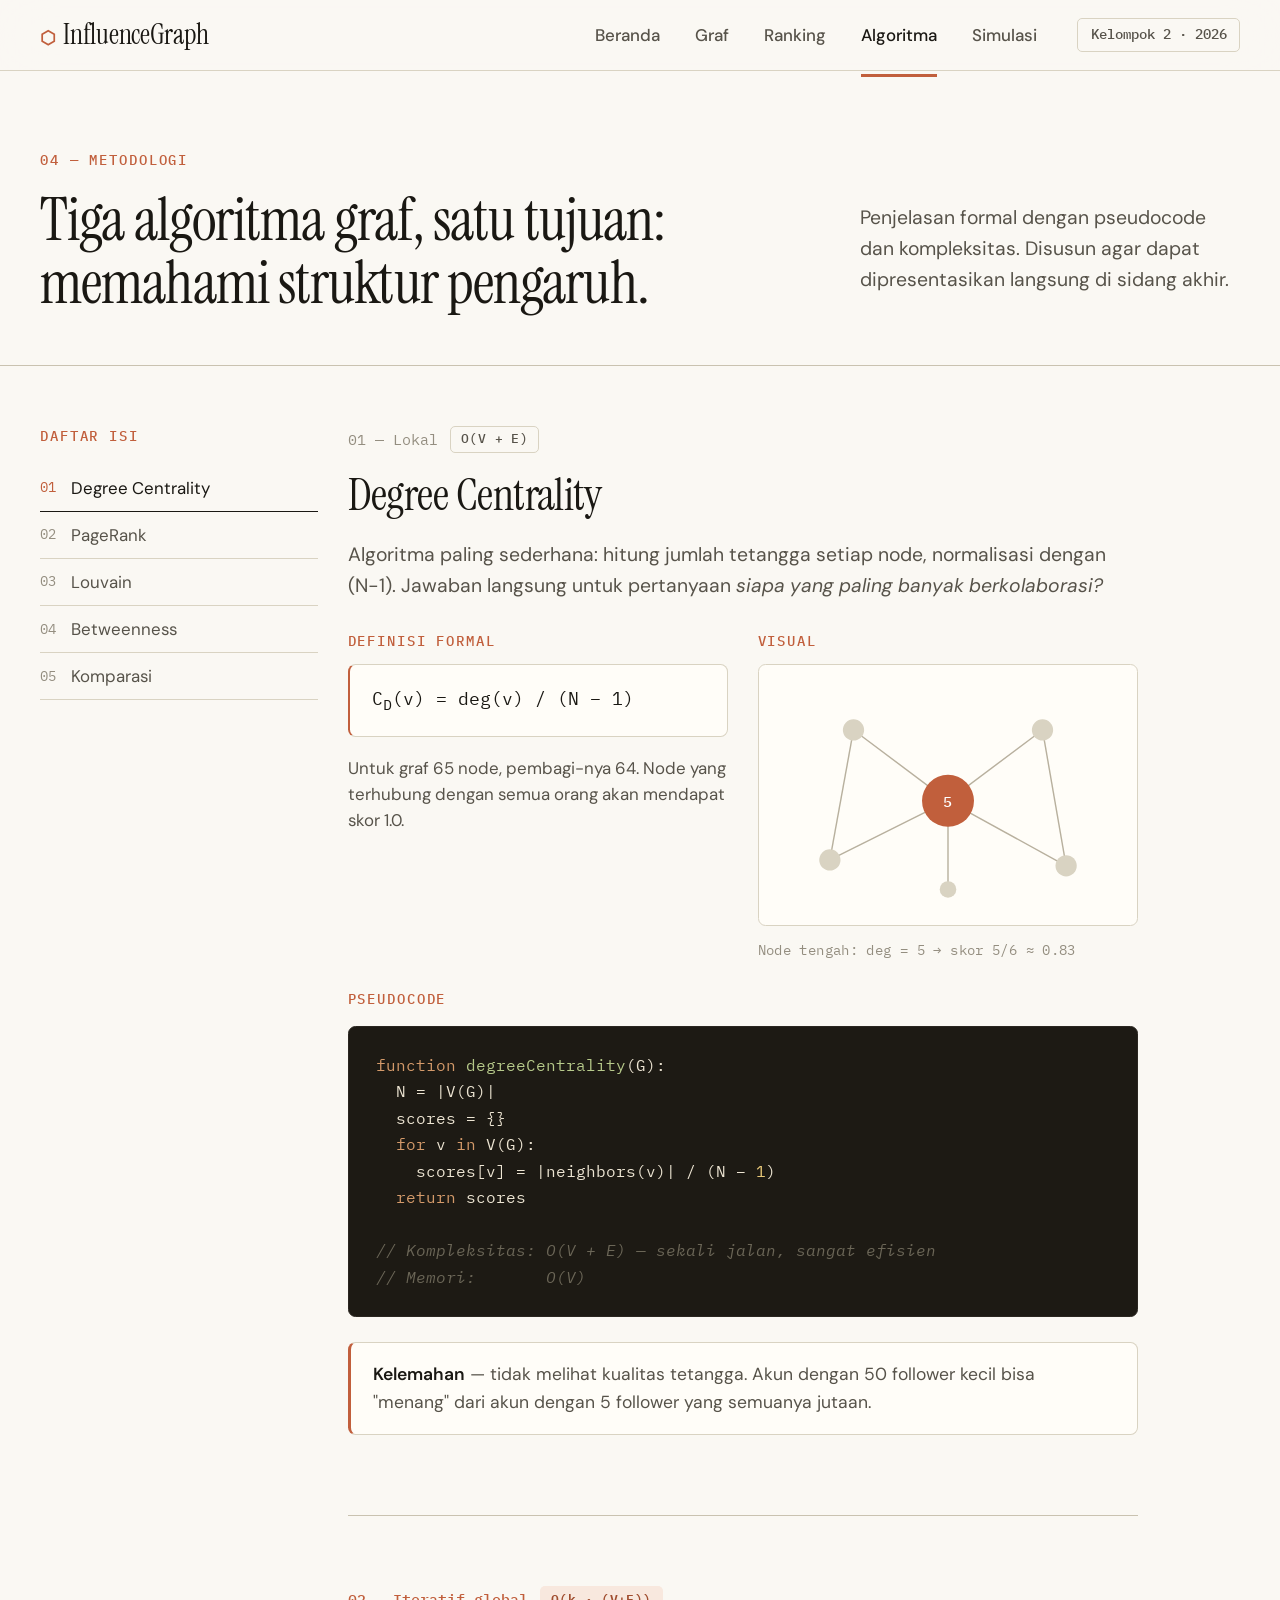
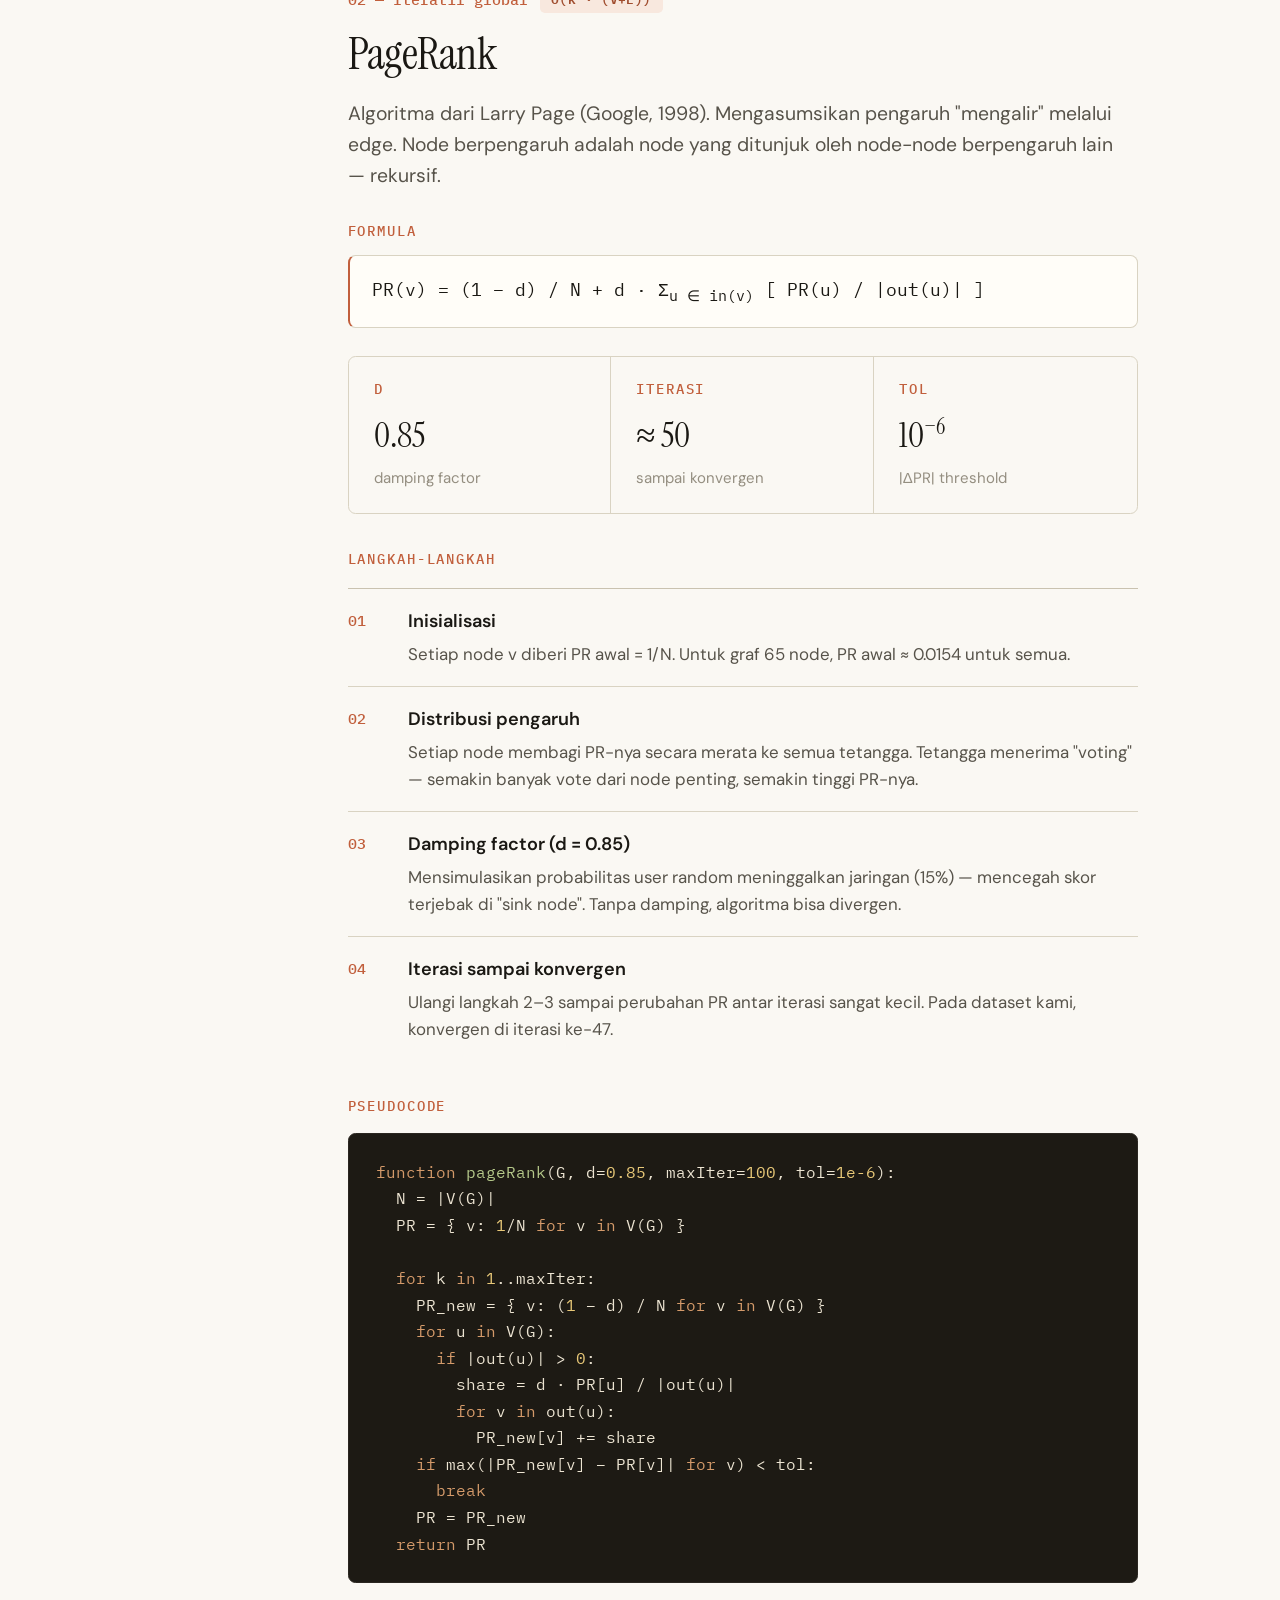
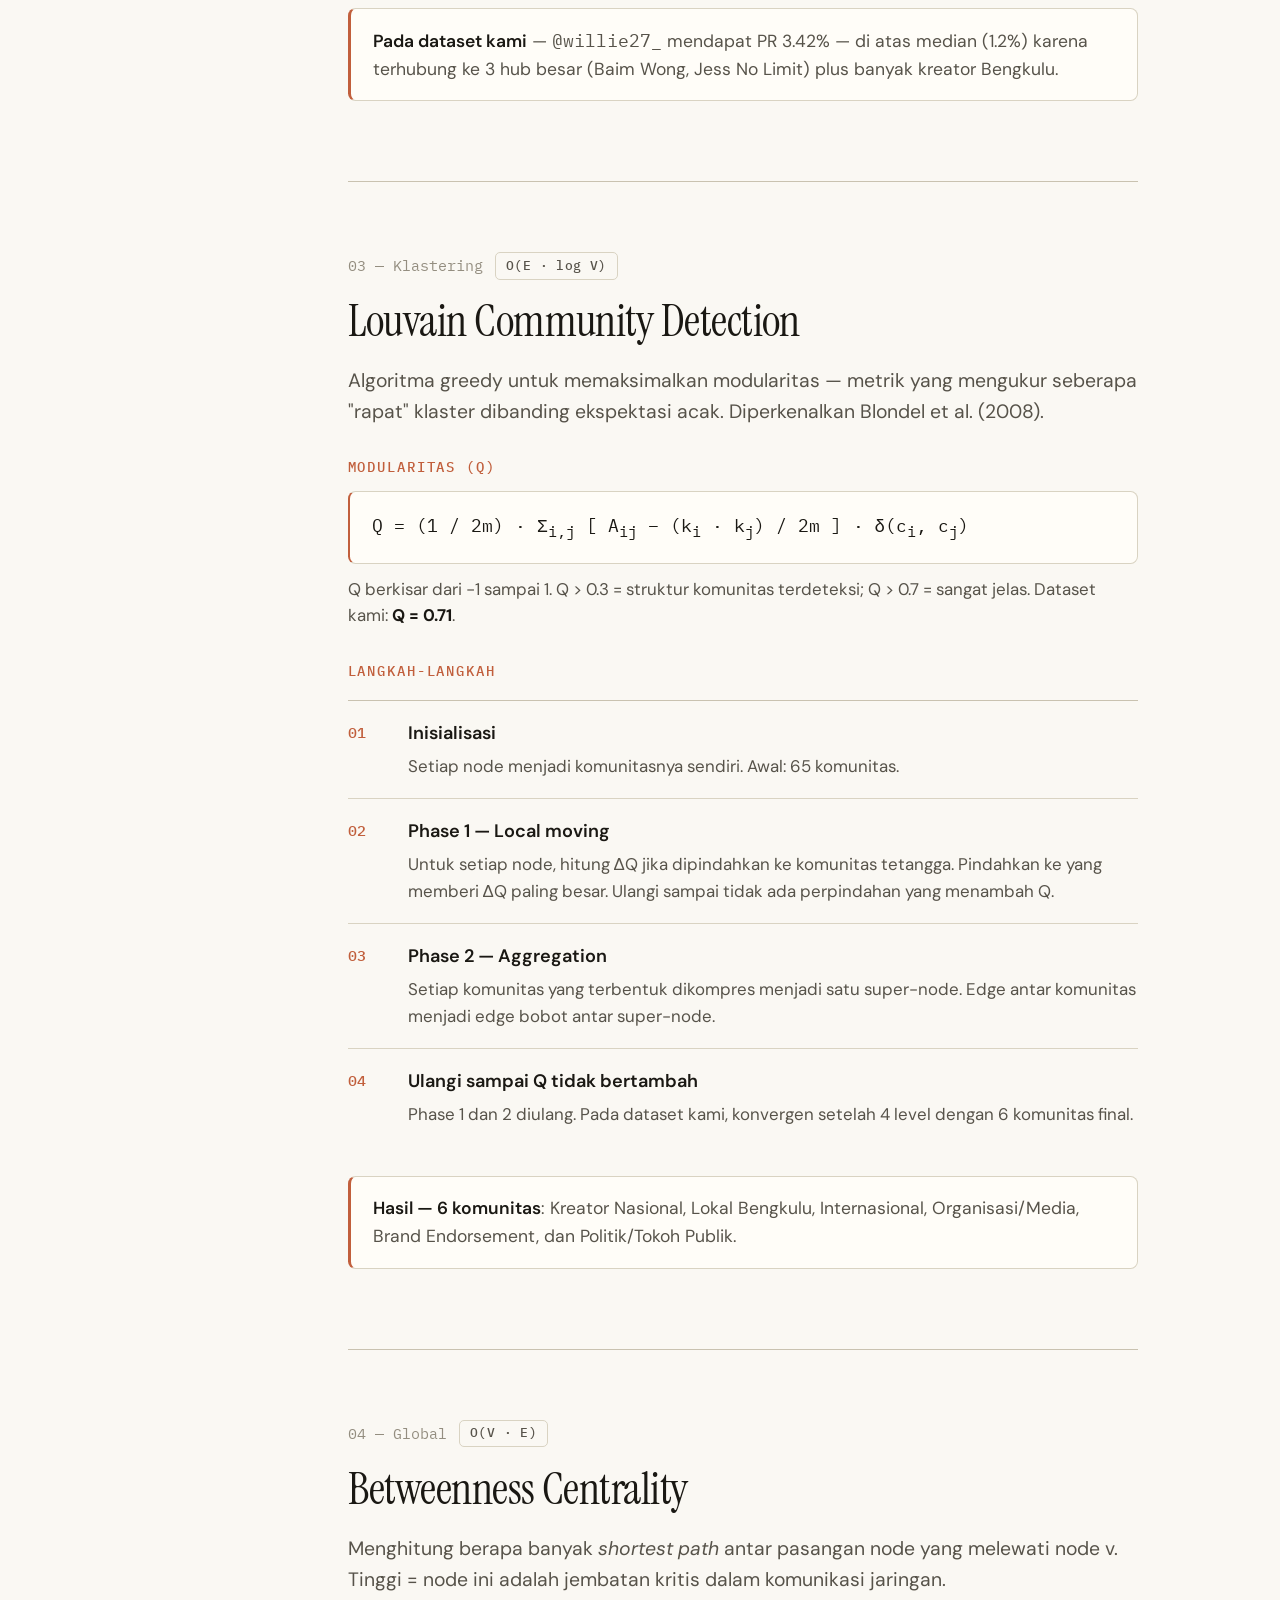
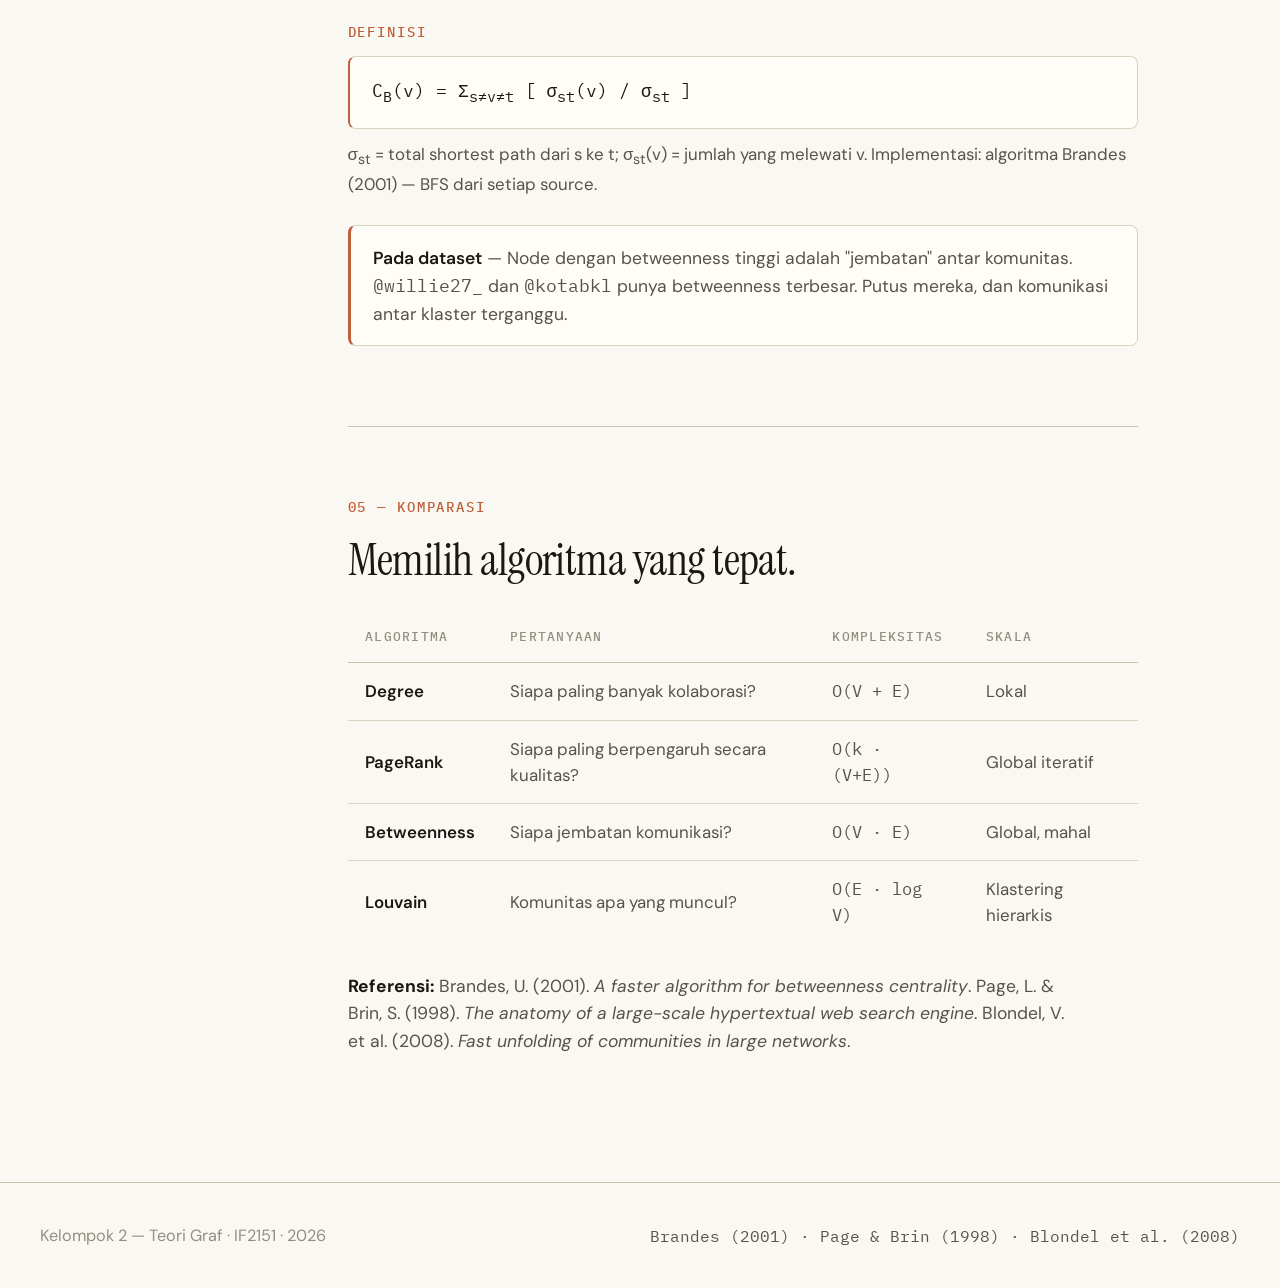
==== algoritma.html @ 4abc4997 "push pertama" ====
<!doctype html>
<html lang="id">
<head>
<meta charset="utf-8">
<meta name="viewport" content="width=device-width,initial-scale=1">
<script src="scale.js"></script>
<title>Algoritma — InfluenceGraph</title>
<link rel="stylesheet" href="styles.css">
<style>
  .code {
    background: #1d1a14; color: #ede5d3;
    font-family: 'IBM Plex Mono', monospace;
    font-size: 12.5px; line-height: 1.7;
    border-radius: var(--radius-sm);
    padding: 20px 22px; overflow-x: auto;
    border: 1px solid #2a2620;
  }
  .code .kw { color: #d49a6a; }
  .code .fn { color: #b6c98a; }
  .code .num { color: #e8c878; }
  .code .str { color: #a8c4a2; }
  .code .cm { color: #6b6657; font-style: italic; }

  .formula {
    font-family: 'IBM Plex Mono', monospace; font-size: 14px;
    background: var(--bg2); padding: 16px 18px;
    border: 1px solid var(--border);
    border-left: 2px solid var(--accent);
    border-radius: var(--radius-sm); color: var(--text);
    line-height: 1.6;
  }

  .mini-graph { background: var(--bg2); border: 1px solid var(--border); border-radius: var(--radius-sm); }

  .algo-toc {
    position: sticky; top: 80px;
    display: flex; flex-direction: column;
  }
  .algo-toc .eyebrow { margin-bottom: 14px; }
  .algo-toc a {
    padding: 8px 0;
    font-size: 13.5px; color: var(--text2);
    text-decoration: none; transition: color .15s, border-color .15s;
    border-bottom: 1px solid var(--border);
    display: flex; align-items: center; gap: 12px;
  }
  .algo-toc a:hover { color: var(--text); text-decoration: none; }
  .algo-toc a.active { color: var(--text); border-bottom-color: var(--text); }
  .algo-toc a .n { font-family: 'IBM Plex Mono', monospace; color: var(--text3); font-size: 11px; }
  .algo-toc a.active .n { color: var(--accent); }

  article.section-block { padding-bottom: 8px; }
  article.section-block + article.section-block { border-top: 1px solid var(--rule); padding-top: 56px; margin-top: 56px; }

  .step-row {
    display: grid; grid-template-columns: 32px 1fr;
    gap: 16px; align-items: start;
    padding: 14px 0; border-bottom: 1px solid var(--border);
  }
  .step-row:last-child { border-bottom: none; }
  .step-num {
    font-family: 'IBM Plex Mono', monospace;
    font-size: 12px; font-weight: 500;
    color: var(--accent); padding-top: 2px;
  }
  .step-body strong { color: var(--text); font-size: 14.5px; font-weight: 600; }
  .step-body p { margin: 4px 0 0; color: var(--text2); font-size: 13.5px; line-height: 1.6; }

  @media (max-width: 860px) {
    .algo-toc { position: static; margin-bottom: 32px; }
  }
</style>
</head>
<body>

<nav>
  <div class="nav-inner">
    <a href="index.html" class="nav-logo">
      <span class="nav-logo-icon">⬡</span>
      <span>InfluenceGraph</span>
    </a>
    <div class="nav-links">
      <a href="index.html">Beranda</a>
      <a href="graf.html">Graf</a>
      <a href="ranking.html">Ranking</a>
      <a href="algoritma.html" class="active">Algoritma</a>
      <a href="simulasi.html">Simulasi</a>
    </div>
    <div class="nav-badge">Kelompok 2 · 2026</div>
  </div>
</nav>

<main class="page">

  <!-- Masthead -->
  <section class="container" style="padding-top: 64px; padding-bottom: 40px;">
    <div class="grid-12" style="align-items: end;">
      <div class="s8">
        <div class="eyebrow" style="margin-bottom: 14px;">04 — Metodologi</div>
        <h1 class="h1">Tiga algoritma graf, satu tujuan: memahami struktur pengaruh.</h1>
      </div>
      <div class="s4">
        <p class="lede-sm">
          Penjelasan formal dengan pseudocode dan kompleksitas. Disusun agar dapat
          dipresentasikan langsung di sidang akhir.
        </p>
      </div>
    </div>
  </section>

  <hr class="rule">

  <section class="container" style="padding-top: 48px;">
    <div class="grid-12">

      <!-- TOC -->
      <div class="s3 algo-toc">
        <div class="eyebrow">Daftar Isi</div>
        <a href="#degree" class="active"><span class="n">01</span><span>Degree Centrality</span></a>
        <a href="#pagerank"><span class="n">02</span><span>PageRank</span></a>
        <a href="#louvain"><span class="n">03</span><span>Louvain</span></a>
        <a href="#betweenness"><span class="n">04</span><span>Betweenness</span></a>
        <a href="#comparison"><span class="n">05</span><span>Komparasi</span></a>
      </div>

      <!-- CONTENT -->
      <div class="s8 start-5">

        <!-- ========== DEGREE ========== -->
        <article id="degree" class="section-block">
          <div class="row" style="gap:10px; margin-bottom: 14px;">
            <span class="mono" style="color: var(--text3); font-size: 12px;">01 — Lokal</span>
            <span class="tag tag-mono">O(V + E)</span>
          </div>
          <h2 class="h2" style="margin-bottom: 14px;">Degree Centrality</h2>
          <p class="lede-sm" style="margin-bottom: 24px;">
            Algoritma paling sederhana: hitung jumlah tetangga setiap node, normalisasi dengan (N−1).
            Jawaban langsung untuk pertanyaan <em>siapa yang paling banyak berkolaborasi?</em>
          </p>

          <div class="grid grid-2" style="margin-bottom: 22px;">
            <div>
              <div class="eyebrow" style="margin-bottom: 10px;">Definisi formal</div>
              <div class="formula">C<sub>D</sub>(v) = deg(v) / (N − 1)</div>
              <p style="font-size:13.5px; color:var(--text2); margin: 14px 0 0;">
                Untuk graf 65 node, pembagi-nya 64. Node yang terhubung dengan semua orang akan
                mendapat skor 1.0.
              </p>
            </div>
            <div>
              <div class="eyebrow" style="margin-bottom: 10px;">Visual</div>
              <svg viewBox="0 0 320 220" class="mini-graph" style="width:100%; display:block;">
                <line x1="160" y1="115" x2="80" y2="55" stroke="#b8b09e" stroke-width="1.2"/>
                <line x1="160" y1="115" x2="240" y2="55" stroke="#b8b09e" stroke-width="1.2"/>
                <line x1="160" y1="115" x2="60" y2="165" stroke="#b8b09e" stroke-width="1.2"/>
                <line x1="160" y1="115" x2="160" y2="190" stroke="#b8b09e" stroke-width="1.2"/>
                <line x1="160" y1="115" x2="260" y2="170" stroke="#b8b09e" stroke-width="1.2"/>
                <line x1="80" y1="55" x2="60" y2="165" stroke="#b8b09e" stroke-width="1.2"/>
                <line x1="240" y1="55" x2="260" y2="170" stroke="#b8b09e" stroke-width="1.2"/>
                <circle cx="160" cy="115" r="22" fill="#c15f3c"/>
                <text x="160" y="120" text-anchor="middle" fill="#fff" font-family="IBM Plex Mono" font-size="13" font-weight="500">5</text>
                <circle cx="80" cy="55" r="9" fill="#d9d3c2"/>
                <circle cx="240" cy="55" r="9" fill="#d9d3c2"/>
                <circle cx="60" cy="165" r="9" fill="#d9d3c2"/>
                <circle cx="160" cy="190" r="7" fill="#d9d3c2"/>
                <circle cx="260" cy="170" r="9" fill="#d9d3c2"/>
              </svg>
              <p style="font-size: 11.5px; color: var(--text3); margin: 10px 0 0; font-family: 'IBM Plex Mono', monospace; letter-spacing: .3px;">
                Node tengah: deg = 5 → skor 5/6 ≈ 0.83
              </p>
            </div>
          </div>

          <div class="eyebrow" style="margin-bottom: 10px;">Pseudocode</div>
          <pre class="code"><span class="kw">function</span> <span class="fn">degreeCentrality</span>(G):
  N = |V(G)|
  scores = {}
  <span class="kw">for</span> v <span class="kw">in</span> V(G):
    scores[v] = |neighbors(v)| / (N − <span class="num">1</span>)
  <span class="kw">return</span> scores

<span class="cm">// Kompleksitas: O(V + E) — sekali jalan, sangat efisien</span>
<span class="cm">// Memori:       O(V)</span></pre>

          <div class="callout" style="margin-top: 20px;">
            <strong>Kelemahan</strong> — tidak melihat kualitas tetangga. Akun dengan 50 follower kecil
            bisa "menang" dari akun dengan 5 follower yang semuanya jutaan.
          </div>
        </article>

        <!-- ========== PAGERANK ========== -->
        <article id="pagerank" class="section-block">
          <div class="row" style="gap:10px; margin-bottom: 14px;">
            <span class="mono" style="color: var(--accent); font-size: 12px; font-weight: 500;">02 — Iteratif global</span>
            <span class="tag tag-mono tag-accent">O(k · (V+E))</span>
          </div>
          <h2 class="h2" style="margin-bottom: 14px;">PageRank</h2>
          <p class="lede-sm" style="margin-bottom: 24px;">
            Algoritma dari Larry Page (Google, 1998). Mengasumsikan pengaruh "mengalir" melalui edge.
            Node berpengaruh adalah node yang ditunjuk oleh node-node berpengaruh lain — rekursif.
          </p>

          <div class="eyebrow" style="margin-bottom: 10px;">Formula</div>
          <div class="formula" style="margin-bottom: 22px;">
            PR(v) = (1 − d) / N + d · Σ<sub>u ∈ in(v)</sub> [ PR(u) / |out(u)| ]
          </div>

          <div class="grid-12" style="gap: 0; margin-bottom: 28px; border: 1px solid var(--border); border-radius: var(--radius-sm);">
            <div class="s4" style="padding: 18px 20px; border-right: 1px solid var(--border);">
              <div class="eyebrow" style="margin-bottom: 6px;">d</div>
              <div style="font-family: 'Instrument Serif', serif; font-size: 28px; color: var(--text);">0.85</div>
              <div style="font-size: 12px; color: var(--text3); margin-top: 4px;">damping factor</div>
            </div>
            <div class="s4" style="padding: 18px 20px; border-right: 1px solid var(--border);">
              <div class="eyebrow" style="margin-bottom: 6px;">Iterasi</div>
              <div style="font-family: 'Instrument Serif', serif; font-size: 28px; color: var(--text);">≈ 50</div>
              <div style="font-size: 12px; color: var(--text3); margin-top: 4px;">sampai konvergen</div>
            </div>
            <div class="s4" style="padding: 18px 20px;">
              <div class="eyebrow" style="margin-bottom: 6px;">Tol</div>
              <div style="font-family: 'Instrument Serif', serif; font-size: 28px; color: var(--text);">10<sup style="font-size: 18px;">−6</sup></div>
              <div style="font-size: 12px; color: var(--text3); margin-top: 4px;">|ΔPR| threshold</div>
            </div>
          </div>

          <div class="eyebrow" style="margin-bottom: 14px;">Langkah-langkah</div>
          <div style="border-top: 1px solid var(--rule);">
            <div class="step-row">
              <div class="step-num">01</div>
              <div class="step-body">
                <strong>Inisialisasi</strong>
                <p>Setiap node v diberi PR awal = 1/N. Untuk graf 65 node, PR awal ≈ 0.0154 untuk semua.</p>
              </div>
            </div>
            <div class="step-row">
              <div class="step-num">02</div>
              <div class="step-body">
                <strong>Distribusi pengaruh</strong>
                <p>Setiap node membagi PR-nya secara merata ke semua tetangga. Tetangga menerima "voting" — semakin banyak vote dari node penting, semakin tinggi PR-nya.</p>
              </div>
            </div>
            <div class="step-row">
              <div class="step-num">03</div>
              <div class="step-body">
                <strong>Damping factor (d = 0.85)</strong>
                <p>Mensimulasikan probabilitas user random meninggalkan jaringan (15%) — mencegah skor terjebak di "sink node". Tanpa damping, algoritma bisa divergen.</p>
              </div>
            </div>
            <div class="step-row">
              <div class="step-num">04</div>
              <div class="step-body">
                <strong>Iterasi sampai konvergen</strong>
                <p>Ulangi langkah 2–3 sampai perubahan PR antar iterasi sangat kecil. Pada dataset kami, konvergen di iterasi ke-47.</p>
              </div>
            </div>
          </div>

          <div class="eyebrow" style="margin: 28px 0 10px;">Pseudocode</div>
          <pre class="code"><span class="kw">function</span> <span class="fn">pageRank</span>(G, d=<span class="num">0.85</span>, maxIter=<span class="num">100</span>, tol=<span class="num">1e-6</span>):
  N = |V(G)|
  PR = { v: <span class="num">1</span>/N <span class="kw">for</span> v <span class="kw">in</span> V(G) }

  <span class="kw">for</span> k <span class="kw">in</span> <span class="num">1</span>..maxIter:
    PR_new = { v: (<span class="num">1</span> − d) / N <span class="kw">for</span> v <span class="kw">in</span> V(G) }
    <span class="kw">for</span> u <span class="kw">in</span> V(G):
      <span class="kw">if</span> |out(u)| > <span class="num">0</span>:
        share = d · PR[u] / |out(u)|
        <span class="kw">for</span> v <span class="kw">in</span> out(u):
          PR_new[v] += share
    <span class="kw">if</span> max(|PR_new[v] − PR[v]| <span class="kw">for</span> v) &lt; tol:
      <span class="kw">break</span>
    PR = PR_new
  <span class="kw">return</span> PR</pre>

          <div class="callout" style="margin-top: 20px;">
            <strong>Pada dataset kami</strong> — <span class="mono">@willie27_</span> mendapat PR 3.42% — di atas
            median (1.2%) karena terhubung ke 3 hub besar (Baim Wong, Jess No Limit) plus banyak kreator Bengkulu.
          </div>
        </article>

        <!-- ========== LOUVAIN ========== -->
        <article id="louvain" class="section-block">
          <div class="row" style="gap:10px; margin-bottom: 14px;">
            <span class="mono" style="color: var(--text3); font-size: 12px;">03 — Klastering</span>
            <span class="tag tag-mono">O(E · log V)</span>
          </div>
          <h2 class="h2" style="margin-bottom: 14px;">Louvain Community Detection</h2>
          <p class="lede-sm" style="margin-bottom: 24px;">
            Algoritma greedy untuk memaksimalkan modularitas — metrik yang mengukur seberapa "rapat"
            klaster dibanding ekspektasi acak. Diperkenalkan Blondel et al. (2008).
          </p>

          <div class="eyebrow" style="margin-bottom: 10px;">Modularitas (Q)</div>
          <div class="formula" style="margin-bottom: 22px;">
            Q = (1 / 2m) · Σ<sub>i,j</sub> [ A<sub>ij</sub> − (k<sub>i</sub> · k<sub>j</sub>) / 2m ] · δ(c<sub>i</sub>, c<sub>j</sub>)
          </div>
          <p style="font-size:13.5px; color:var(--text2); margin: -12px 0 26px;">
            Q berkisar dari −1 sampai 1. Q > 0.3 = struktur komunitas terdeteksi; Q > 0.7 = sangat jelas.
            Dataset kami: <strong style="color: var(--text);">Q = 0.71</strong>.
          </p>

          <div class="eyebrow" style="margin-bottom: 14px;">Langkah-langkah</div>
          <div style="border-top: 1px solid var(--rule);">
            <div class="step-row">
              <div class="step-num">01</div>
              <div class="step-body"><strong>Inisialisasi</strong><p>Setiap node menjadi komunitasnya sendiri. Awal: 65 komunitas.</p></div>
            </div>
            <div class="step-row">
              <div class="step-num">02</div>
              <div class="step-body"><strong>Phase 1 — Local moving</strong><p>Untuk setiap node, hitung ΔQ jika dipindahkan ke komunitas tetangga. Pindahkan ke yang memberi ΔQ paling besar. Ulangi sampai tidak ada perpindahan yang menambah Q.</p></div>
            </div>
            <div class="step-row">
              <div class="step-num">03</div>
              <div class="step-body"><strong>Phase 2 — Aggregation</strong><p>Setiap komunitas yang terbentuk dikompres menjadi satu super-node. Edge antar komunitas menjadi edge bobot antar super-node.</p></div>
            </div>
            <div class="step-row">
              <div class="step-num">04</div>
              <div class="step-body"><strong>Ulangi sampai Q tidak bertambah</strong><p>Phase 1 dan 2 diulang. Pada dataset kami, konvergen setelah 4 level dengan 6 komunitas final.</p></div>
            </div>
          </div>

          <div class="callout" style="margin-top: 24px;">
            <strong>Hasil — 6 komunitas</strong>: Kreator Nasional, Lokal Bengkulu, Internasional,
            Organisasi/Media, Brand Endorsement, dan Politik/Tokoh Publik.
          </div>
        </article>

        <!-- ========== BETWEENNESS ========== -->
        <article id="betweenness" class="section-block">
          <div class="row" style="gap:10px; margin-bottom: 14px;">
            <span class="mono" style="color: var(--text3); font-size: 12px;">04 — Global</span>
            <span class="tag tag-mono">O(V · E)</span>
          </div>
          <h2 class="h2" style="margin-bottom: 14px;">Betweenness Centrality</h2>
          <p class="lede-sm" style="margin-bottom: 22px;">
            Menghitung berapa banyak <em>shortest path</em> antar pasangan node yang melewati node v.
            Tinggi = node ini adalah jembatan kritis dalam komunikasi jaringan.
          </p>

          <div class="eyebrow" style="margin-bottom: 10px;">Definisi</div>
          <div class="formula" style="margin-bottom: 22px;">
            C<sub>B</sub>(v) = Σ<sub>s≠v≠t</sub> [ σ<sub>st</sub>(v) / σ<sub>st</sub> ]
          </div>
          <p style="font-size:13.5px; color:var(--text2); margin: -12px 0 22px;">
            σ<sub>st</sub> = total shortest path dari s ke t; σ<sub>st</sub>(v) = jumlah yang melewati v.
            Implementasi: algoritma Brandes (2001) — BFS dari setiap source.
          </p>

          <div class="callout">
            <strong>Pada dataset</strong> — Node dengan betweenness tinggi adalah "jembatan" antar
            komunitas. <span class="mono">@willie27_</span> dan <span class="mono">@kotabkl</span> punya
            betweenness terbesar. Putus mereka, dan komunikasi antar klaster terganggu.
          </div>
        </article>

        <!-- ========== KOMPARASI ========== -->
        <article id="comparison" class="section-block">
          <div class="eyebrow" style="margin-bottom: 14px;">05 — Komparasi</div>
          <h2 class="h2" style="margin-bottom: 22px;">Memilih algoritma yang tepat.</h2>

          <table class="rank-table">
            <thead>
              <tr>
                <th>Algoritma</th>
                <th>Pertanyaan</th>
                <th>Kompleksitas</th>
                <th>Skala</th>
              </tr>
            </thead>
            <tbody>
              <tr>
                <td><strong>Degree</strong></td>
                <td>Siapa paling banyak kolaborasi?</td>
                <td class="mono">O(V + E)</td>
                <td>Lokal</td>
              </tr>
              <tr>
                <td><strong>PageRank</strong></td>
                <td>Siapa paling berpengaruh secara kualitas?</td>
                <td class="mono">O(k · (V+E))</td>
                <td>Global iteratif</td>
              </tr>
              <tr>
                <td><strong>Betweenness</strong></td>
                <td>Siapa jembatan komunikasi?</td>
                <td class="mono">O(V · E)</td>
                <td>Global, mahal</td>
              </tr>
              <tr>
                <td><strong>Louvain</strong></td>
                <td>Komunitas apa yang muncul?</td>
                <td class="mono">O(E · log V)</td>
                <td>Klastering hierarkis</td>
              </tr>
            </tbody>
          </table>

          <p style="margin-top: 24px; color: var(--text2); font-size: 14px; max-width: 60ch;">
            <strong style="color: var(--text);">Referensi:</strong>
            Brandes, U. (2001). <em>A faster algorithm for betweenness centrality</em>.
            Page, L. &amp; Brin, S. (1998). <em>The anatomy of a large-scale hypertextual web search engine</em>.
            Blondel, V. et al. (2008). <em>Fast unfolding of communities in large networks</em>.
          </p>
        </article>

      </div>
    </div>
  </section>

</main>

<footer>
  <div class="container">
    <div>Kelompok 2 — Teori Graf · IF2151 · 2026</div>
    <div class="mono">Brandes (2001) · Page &amp; Brin (1998) · Blondel et al. (2008)</div>
  </div>
</footer>

<script>
  const links = document.querySelectorAll('.algo-toc a');
  const sections = [...document.querySelectorAll('article[id]')];
  function onScroll() {
    let active = sections[0]?.id;
    const y = window.scrollY + 120;
    sections.forEach(s => { if (s.offsetTop <= y) active = s.id; });
    links.forEach(a => a.classList.toggle('active', a.getAttribute('href') === '#' + active));
  }
  window.addEventListener('scroll', onScroll, { passive: true });
  links.forEach(a => a.addEventListener('click', (e) => {
    e.preventDefault();
    const target = document.getElementById(a.getAttribute('href').slice(1));
    if (!target) return;
    const y = target.getBoundingClientRect().top + window.scrollY - 80;
    window.scrollTo({ top: y, behavior: 'smooth' });
  }));
</script>

</body>
</html>
---- styles.css ----
/* ==========================================================
   InfluenceGraph — Editorial / human aesthetic
   Inspired by Anthropic's design language: warm neutrals,
   serif headlines, single warm accent, hairline structure.
   ========================================================== */

@import url('https://fonts.googleapis.com/css2?family=DM+Sans:wght@400;500;600;700&family=Instrument+Serif:ital@0;1&family=IBM+Plex+Mono:wght@400;500;600&display=swap');

:root {
  /* ----- Surfaces (warm paper) ----- */
  --bg:      #faf8f3;      /* page base */
  --bg2:     #fffdf8;      /* card surface, slightly brighter */
  --bg3:     #f1ede3;      /* secondary surface */
  --bg4:     #e8e2d2;      /* deeper inset */

  /* ----- Text ----- */
  --text:    #1a1813;      /* almost-black, warm */
  --text2:   #57534a;      /* secondary */
  --text3:   #948e80;      /* tertiary */

  /* ----- Structure ----- */
  --border:  #d9d3c2;      /* hairline */
  --rule:    #c9c2b0;      /* stronger rule */

  /* ----- ONE accent only ----- */
  --accent:        #c15f3c;
  --accent-dark:   #a04d2f;
  --accent-soft:   #f1d9cb;       /* tint */
  --accent-tint:   #f8e8de;       /* lighter tint */

  /* Status (used sparingly — only when semantically needed) */
  --pos:   #5a7a3f;
  --pos-soft: #e6ebd5;
  --neg:   #a23a1f;
  --neg-soft: #f1d9cb;

  /* ----- Earthy community palette (6 muted, harmonious) ----- */
  --com-nasional:      #c15f3c;   /* terracotta - primary tribe */
  --com-lokal:         #6e8a4f;   /* sage olive */
  --com-internasional: #934133;   /* deep rust */
  --com-organisasi:    #b58940;   /* mustard ochre */
  --com-brand:         #6e6094;   /* dusty violet */
  --com-politik:       #4a6a7b;   /* steel blue */

  /* ----- Shape ----- */
  --radius:    8px;
  --radius-sm: 6px;
  --radius-xs: 4px;
}

/* ---------- Reset / base ---------- */
* { box-sizing: border-box; }
html, body { margin: 0; padding: 0; }
body {
  background: var(--bg);
  color: var(--text);
  font-family: 'DM Sans', sans-serif;
  font-size: 15.5px;
  line-height: 1.55;
  -webkit-font-smoothing: antialiased;
  text-rendering: optimizeLegibility;
}
a { color: var(--accent); text-decoration: none; }
a:hover { text-decoration: underline; text-underline-offset: 3px; text-decoration-thickness: 1px; }
.mono { font-family: 'IBM Plex Mono', monospace; }
.serif { font-family: 'Instrument Serif', serif; font-weight: 400; }
em { font-style: italic; }

/* ---------- Layout ---------- */
.page { padding-top: 56px; }
.container { max-width: 1280px; margin: 0 auto; padding: 0 32px; }
.container-narrow { max-width: 880px; margin: 0 auto; padding: 0 32px; }
.section { padding-top: 72px; }
.section-tight { padding-top: 40px; }
hr.rule { border: none; border-top: 1px solid var(--rule); margin: 0; }
hr.rule-light { border: none; border-top: 1px solid var(--border); margin: 0; }

/* ---------- Nav ---------- */
nav {
  position: fixed; top: 0; left: 0; right: 0; z-index: 100;
  background: rgba(250,248,243,.88);
  backdrop-filter: blur(20px);
  -webkit-backdrop-filter: blur(20px);
  border-bottom: 1px solid var(--border);
}
.nav-inner {
  max-width: 1280px; margin: 0 auto; padding: 0 32px;
  display: flex; align-items: center; height: 56px; gap: 32px;
}
.nav-logo {
  display: flex; align-items: baseline; gap: 6px;
  font-family: 'Instrument Serif', serif; font-size: 22px; font-weight: 400;
  color: var(--text); text-decoration: none; letter-spacing: -0.01em;
}
.nav-logo:hover { text-decoration: none; }
.nav-logo-icon { font-family: 'DM Sans', sans-serif; font-size: 14px; color: var(--accent); font-weight: 700; }
.nav-links { display: flex; gap: 28px; margin-left: auto; }
.nav-links a {
  font-size: 13.5px; font-weight: 500; color: var(--text2);
  text-decoration: none; transition: color .15s;
  padding: 4px 0; position: relative;
}
.nav-links a:hover { color: var(--text); text-decoration: none; }
.nav-links a.active { color: var(--text); }
.nav-links a.active::after {
  content: ''; position: absolute; left: 0; right: 0; bottom: -19px;
  height: 2px; background: var(--accent);
}
.nav-badge {
  font-family: 'IBM Plex Mono', monospace;
  font-size: 11px; font-weight: 500;
  color: var(--text2);
  padding: 4px 10px;
  border: 1px solid var(--border); border-radius: 4px;
}

/* ---------- Headlines (editorial) ---------- */
h1, h2, h3, h4 { margin: 0; color: var(--text); letter-spacing: -0.01em; }
.eyebrow {
  font-family: 'IBM Plex Mono', monospace;
  font-size: 11px; color: var(--accent);
  letter-spacing: 1.5px; text-transform: uppercase;
  font-weight: 500;
}
.display {
  font-family: 'Instrument Serif', serif;
  font-weight: 400;
  font-size: 64px; line-height: 1.02;
  letter-spacing: -0.02em;
  color: var(--text);
}
.display em { font-style: italic; }
.h1 {
  font-family: 'Instrument Serif', serif;
  font-weight: 400; font-size: 48px; line-height: 1.05;
  letter-spacing: -0.015em;
}
.h2 {
  font-family: 'Instrument Serif', serif;
  font-weight: 400; font-size: 36px; line-height: 1.08;
  letter-spacing: -0.012em;
}
.h3 {
  font-family: 'DM Sans', sans-serif;
  font-weight: 700; font-size: 17px; line-height: 1.3;
  letter-spacing: -0.005em;
}
.lede {
  font-size: 19px; line-height: 1.55;
  color: var(--text2); max-width: 65ch;
  text-wrap: pretty;
}
.lede-sm { font-size: 15.5px; line-height: 1.6; color: var(--text2); max-width: 65ch; text-wrap: pretty; }

/* ---------- Card (flat, hairline) ---------- */
.card {
  background: var(--bg2);
  border: 1px solid var(--border);
  border-radius: var(--radius);
  padding: 24px;
  transition: border-color .15s;
}
.card:hover { border-color: var(--rule); }
.card-flush { background: transparent; border: 1px solid var(--border); border-radius: var(--radius); padding: 24px; }
.card-tight { padding: 18px; }

/* ---------- Tag / Badge (single accent + neutral only) ---------- */
.tag {
  display: inline-block; padding: 2px 8px;
  border-radius: var(--radius-xs);
  font-size: 11px; font-weight: 500;
  letter-spacing: .3px;
  border: 1px solid var(--border);
  background: transparent;
  color: var(--text2);
  font-family: 'DM Sans', sans-serif;
}
.tag-accent {
  background: var(--accent-tint);
  border-color: transparent;
  color: var(--accent-dark);
  font-weight: 600;
}
.tag-mono { font-family: 'IBM Plex Mono', monospace; font-size: 10.5px; }
.tag-solid {
  background: var(--text); color: var(--bg);
  border-color: var(--text);
}

.tag-row { display: flex; flex-wrap: wrap; gap: 6px; align-items: center; }

/* ---------- Buttons (flat, no shadows) ---------- */
.btn-primary {
  padding: 10px 18px; border-radius: var(--radius-sm);
  background: var(--accent); color: #fff;
  font-family: 'DM Sans', sans-serif; font-size: 13.5px; font-weight: 500;
  border: 1px solid var(--accent); cursor: pointer;
  transition: background .15s, border-color .15s;
  display: inline-flex; align-items: center; gap: 8px;
}
.btn-primary:hover { background: var(--accent-dark); border-color: var(--accent-dark); text-decoration: none; }

.btn-secondary {
  padding: 10px 18px; border-radius: var(--radius-sm);
  background: transparent; color: var(--text);
  font-family: 'DM Sans', sans-serif; font-size: 13.5px; font-weight: 500;
  border: 1px solid var(--rule); cursor: pointer;
  transition: border-color .15s, background .15s;
  display: inline-flex; align-items: center; gap: 8px;
}
.btn-secondary:hover { border-color: var(--text); background: var(--bg3); text-decoration: none; }

.btn-ghost {
  padding: 6px 12px; border-radius: var(--radius-xs);
  background: transparent; color: var(--text2);
  font-family: 'DM Sans', sans-serif; font-size: 12.5px; font-weight: 500;
  border: 1px solid transparent; cursor: pointer;
  transition: background .15s, color .15s;
}
.btn-ghost:hover { background: var(--bg3); color: var(--text); }
.btn-ghost.active { background: var(--text); color: var(--bg); }

/* ---------- Callout / Aside (used very sparingly) ---------- */
.callout {
  border: 1px solid var(--border);
  border-left: 3px solid var(--accent);
  background: var(--bg2);
  border-radius: var(--radius-sm);
  padding: 14px 18px;
  font-size: 14px; line-height: 1.6;
  color: var(--text2);
}
.callout strong { color: var(--text); font-weight: 600; }
.callout-quiet { border-left-color: var(--rule); }
.callout-pos { border-left-color: var(--pos); }

/* Pull quote — editorial */
.pullquote {
  font-family: 'Instrument Serif', serif;
  font-weight: 400; font-style: italic;
  font-size: 28px; line-height: 1.25;
  letter-spacing: -0.01em;
  color: var(--text);
  border-left: 2px solid var(--accent);
  padding: 8px 0 8px 24px;
  margin: 8px 0;
  max-width: 60ch;
}

/* ---------- Tables (hairline editorial style) ---------- */
.rank-table { width: 100%; border-collapse: collapse; font-size: 13.5px; }
.rank-table th {
  padding: 12px 14px;
  font-size: 10.5px; font-weight: 500;
  color: var(--text3); font-family: 'IBM Plex Mono', monospace;
  border-bottom: 1px solid var(--rule);
  text-transform: uppercase; letter-spacing: 1px;
  text-align: left;
}
.rank-table td {
  padding: 12px 14px;
  border-bottom: 1px solid var(--border);
  color: var(--text2); vertical-align: middle;
}
.rank-table tr { transition: background .15s; }
.rank-table tr:hover { background: var(--bg3); }
.rank-table tbody tr:last-child td { border-bottom: none; }
.rank-table strong { color: var(--text); font-weight: 600; }
.rank-num {
  font-family: 'IBM Plex Mono', monospace; font-weight: 500;
  color: var(--text3); width: 28px;
}
.rank-table .col-score { width: 90px; }
.rank-table .col-bar { width: 130px; }

/* Bar — solid, no gradient */
.bar { height: 4px; border-radius: 2px; background: var(--bg4); width: 100%; max-width: 110px; overflow: hidden; }
.bar-fill { height: 100%; border-radius: 2px; background: var(--accent); transition: width .4s; }

/* ---------- Stat (figure) ---------- */
.stat {
  padding: 24px 0;
  border-top: 1px solid var(--border);
}
.stat-num {
  font-family: 'Instrument Serif', serif;
  font-size: 56px; font-weight: 400; line-height: 1;
  letter-spacing: -0.02em; color: var(--text);
}
.stat-num .small { font-size: 28px; color: var(--text2); }
.stat-label {
  font-size: 13px; color: var(--text2); margin-top: 10px;
  font-weight: 500;
}
.stat-sub {
  font-size: 11.5px; color: var(--text3); margin-top: 2px;
  font-family: 'IBM Plex Mono', monospace;
}

/* ---------- Input ---------- */
.input-field {
  width: 100%; padding: 9px 12px;
  font-family: 'DM Sans', sans-serif; font-size: 13px;
  border: 1px solid var(--rule); border-radius: var(--radius-sm);
  background: var(--bg2); color: var(--text);
  outline: none; transition: border-color .15s;
}
.input-field:focus { border-color: var(--text); }
.input-field::placeholder { color: var(--text3); }
textarea.input-field {
  resize: vertical; min-height: 76px;
  font-family: 'IBM Plex Mono', monospace; font-size: 12.5px; line-height: 1.65;
}
.input-label {
  display: block; font-size: 11.5px; font-weight: 500;
  color: var(--text2); margin-bottom: 6px;
  font-family: 'IBM Plex Mono', monospace; letter-spacing: .5px;
  text-transform: uppercase;
}

/* ---------- Grids ---------- */
.grid { display: grid; gap: 24px; }
.grid-2 { grid-template-columns: repeat(2, 1fr); }
.grid-3 { grid-template-columns: repeat(3, 1fr); }
.grid-4 { grid-template-columns: repeat(4, 1fr); }
.grid-tight { gap: 0; }
.grid-12 { display: grid; grid-template-columns: repeat(12, 1fr); gap: 24px; }

/* Span utility classes (so we can override responsively) */
.s1{grid-column:span 1}.s2{grid-column:span 2}.s3{grid-column:span 3}
.s4{grid-column:span 4}.s5{grid-column:span 5}.s6{grid-column:span 6}
.s7{grid-column:span 7}.s8{grid-column:span 8}.s9{grid-column:span 9}
.s10{grid-column:span 10}.s11{grid-column:span 11}.s12{grid-column:span 12}

/* When combining span + start, we must declare explicit start/end (shorthand reset) */
.s2.start-2{grid-column:2/span 2}.s3.start-2{grid-column:2/span 3}.s4.start-2{grid-column:2/span 4}.s5.start-2{grid-column:2/span 5}.s6.start-2{grid-column:2/span 6}.s7.start-2{grid-column:2/span 7}.s8.start-2{grid-column:2/span 8}.s9.start-2{grid-column:2/span 9}.s10.start-2{grid-column:2/span 10}
.s2.start-3{grid-column:3/span 2}.s3.start-3{grid-column:3/span 3}.s4.start-3{grid-column:3/span 4}.s5.start-3{grid-column:3/span 5}.s6.start-3{grid-column:3/span 6}.s7.start-3{grid-column:3/span 7}.s8.start-3{grid-column:3/span 8}.s9.start-3{grid-column:3/span 9}
.s2.start-4{grid-column:4/span 2}.s3.start-4{grid-column:4/span 3}.s4.start-4{grid-column:4/span 4}.s5.start-4{grid-column:4/span 5}.s6.start-4{grid-column:4/span 6}.s7.start-4{grid-column:4/span 7}.s8.start-4{grid-column:4/span 8}
.s2.start-5{grid-column:5/span 2}.s3.start-5{grid-column:5/span 3}.s4.start-5{grid-column:5/span 4}.s5.start-5{grid-column:5/span 5}.s6.start-5{grid-column:5/span 6}.s7.start-5{grid-column:5/span 7}
.s2.start-6{grid-column:6/span 2}.s3.start-6{grid-column:6/span 3}.s4.start-6{grid-column:6/span 4}.s5.start-6{grid-column:6/span 5}.s6.start-6{grid-column:6/span 6}.s7.start-6{grid-column:6/span 7}
.s2.start-7{grid-column:7/span 2}.s3.start-7{grid-column:7/span 3}.s4.start-7{grid-column:7/span 4}.s5.start-7{grid-column:7/span 5}.s6.start-7{grid-column:7/span 6}
.s2.start-8{grid-column:8/span 2}.s3.start-8{grid-column:8/span 3}.s4.start-8{grid-column:8/span 4}.s5.start-8{grid-column:8/span 5}
.s2.start-9{grid-column:9/span 2}.s3.start-9{grid-column:9/span 3}.s4.start-9{grid-column:9/span 4}
.s2.start-10{grid-column:10/span 2}.s3.start-10{grid-column:10/span 3}
.start-2:not([class*="s"]){grid-column-start:2}
.start-3:not([class*="s"]){grid-column-start:3}
.start-4:not([class*="s"]){grid-column-start:4}
.start-5:not([class*="s"]){grid-column-start:5}
.start-6:not([class*="s"]){grid-column-start:6}
.start-7:not([class*="s"]){grid-column-start:7}

@media (max-width: 860px) {
  .grid-3, .grid-4 { grid-template-columns: repeat(2, 1fr); }
  .grid-2 { grid-template-columns: 1fr; }
  /* Collapse 12-col into 6-col at tablet-ish widths */
  .grid-12 { grid-template-columns: repeat(6, 1fr); }
  /* High-specificity reset for any sN.start-N combos */
  .grid-12 > [class*="s"][class*="start-"],
  .grid-12 > .s1, .grid-12 > .s2, .grid-12 > .s3,
  .grid-12 > .s4, .grid-12 > .s5, .grid-12 > .s6,
  .grid-12 > .s7, .grid-12 > .s8, .grid-12 > .s9,
  .grid-12 > .s10, .grid-12 > .s11, .grid-12 > .s12 {
    grid-column: span 6;
  }
}
@media (max-width: 540px) {
  .grid-3, .grid-4 { grid-template-columns: 1fr; }
  .grid-12 { grid-template-columns: 1fr; }
  .grid-12 > * { grid-column: span 1 !important; }
}

/* Responsive display sizes */
@media (max-width: 1100px) {
  .display { font-size: 52px; }
  .h1 { font-size: 40px; }
  .h2 { font-size: 32px; }
  .stat-num { font-size: 46px; }
  .stat-num .small { font-size: 24px; }
}
@media (max-width: 860px) {
  .display { font-size: 40px; }
  .h1 { font-size: 32px; }
  .h2 { font-size: 26px; }
  .lede { font-size: 17px; }
  .stat-num { font-size: 38px; }
  .container { padding: 0 24px; }
}
@media (max-width: 540px) {
  .display { font-size: 32px; }
  .h1 { font-size: 26px; }
  .h2 { font-size: 22px; }
  .stat-num { font-size: 32px; }
}

.row { display: flex; gap: 12px; align-items: center; flex-wrap: wrap; }
.row-between { display: flex; gap: 12px; align-items: center; justify-content: space-between; flex-wrap: wrap; }
.col { display: flex; flex-direction: column; }
.gap-8 { gap: 8px; } .gap-12 { gap: 12px; } .gap-16 { gap: 16px; } .gap-24 { gap: 24px; }

/* ---------- Misc ---------- */
.dot { width: 8px; height: 8px; border-radius: 50%; display: inline-block; flex-shrink: 0; }
.dot-square { width: 8px; height: 8px; display: inline-block; flex-shrink: 0; }

footer {
  margin-top: 80px;
  padding: 32px 0;
  border-top: 1px solid var(--rule);
  font-size: 13px; color: var(--text3);
}
footer .container { display: flex; justify-content: space-between; gap: 12px; flex-wrap: wrap; }
footer .mono { color: var(--text2); }

.kbd {
  font-family: 'IBM Plex Mono', monospace; font-size: 11px;
  background: var(--bg3); border: 1px solid var(--border);
  border-radius: 3px; padding: 1px 5px; color: var(--text2);
}

/* Avatar */
.avatar {
  width: 28px; height: 28px;
  background: var(--bg3); border: 1px solid var(--border);
  display: inline-flex; align-items: center; justify-content: center;
  font-family: 'IBM Plex Mono', monospace; font-size: 11px;
  font-weight: 500; color: var(--text2);
  flex-shrink: 0; border-radius: 50%;
}
.influencer-cell { display: flex; align-items: center; gap: 10px; min-width: 0; }
.influencer-name { display: flex; flex-direction: column; line-height: 1.2; min-width: 0; }
.influencer-name strong { white-space: nowrap; overflow: hidden; text-overflow: ellipsis; }
.influencer-handle { font-size: 11px; color: var(--text3); font-family: 'IBM Plex Mono', monospace; white-space: nowrap; overflow: hidden; text-overflow: ellipsis; }

/* Subtle text decoration for accent */
.t-accent { color: var(--accent); }
.t-soft { color: var(--text2); }
.t-quiet { color: var(--text3); }

/* Hairline underline on hover for nav-like lists */
.link-list a {
  color: var(--text); text-decoration: none;
  border-bottom: 1px solid var(--border);
  padding: 16px 0;
  display: flex; align-items: center; gap: 16px;
  transition: border-color .2s;
}
.link-list a:hover {
  border-bottom-color: var(--text);
  text-decoration: none;
}
.link-list a .arrow {
  margin-left: auto; color: var(--text3);
  font-family: 'Instrument Serif', serif;
  font-size: 22px; transition: transform .2s, color .2s;
}
.link-list a:hover .arrow {
  color: var(--accent); transform: translateX(4px);
}
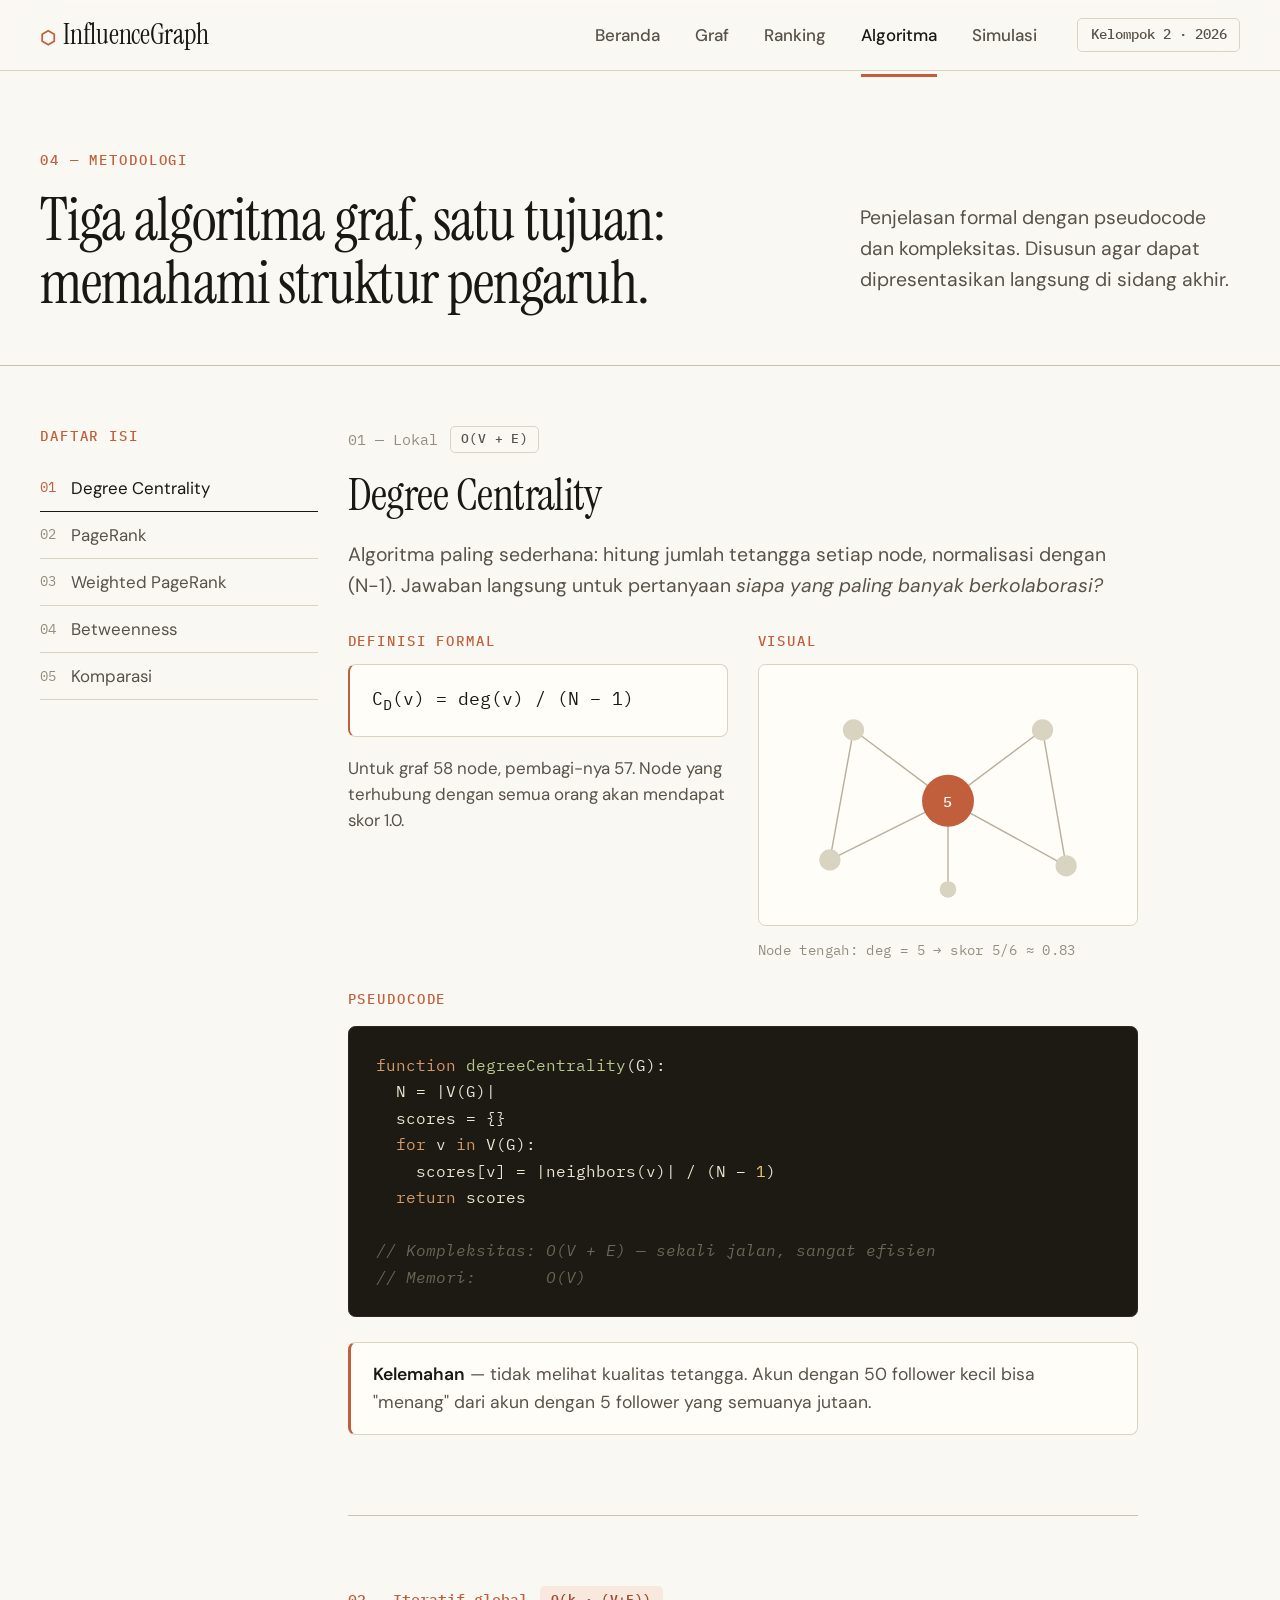
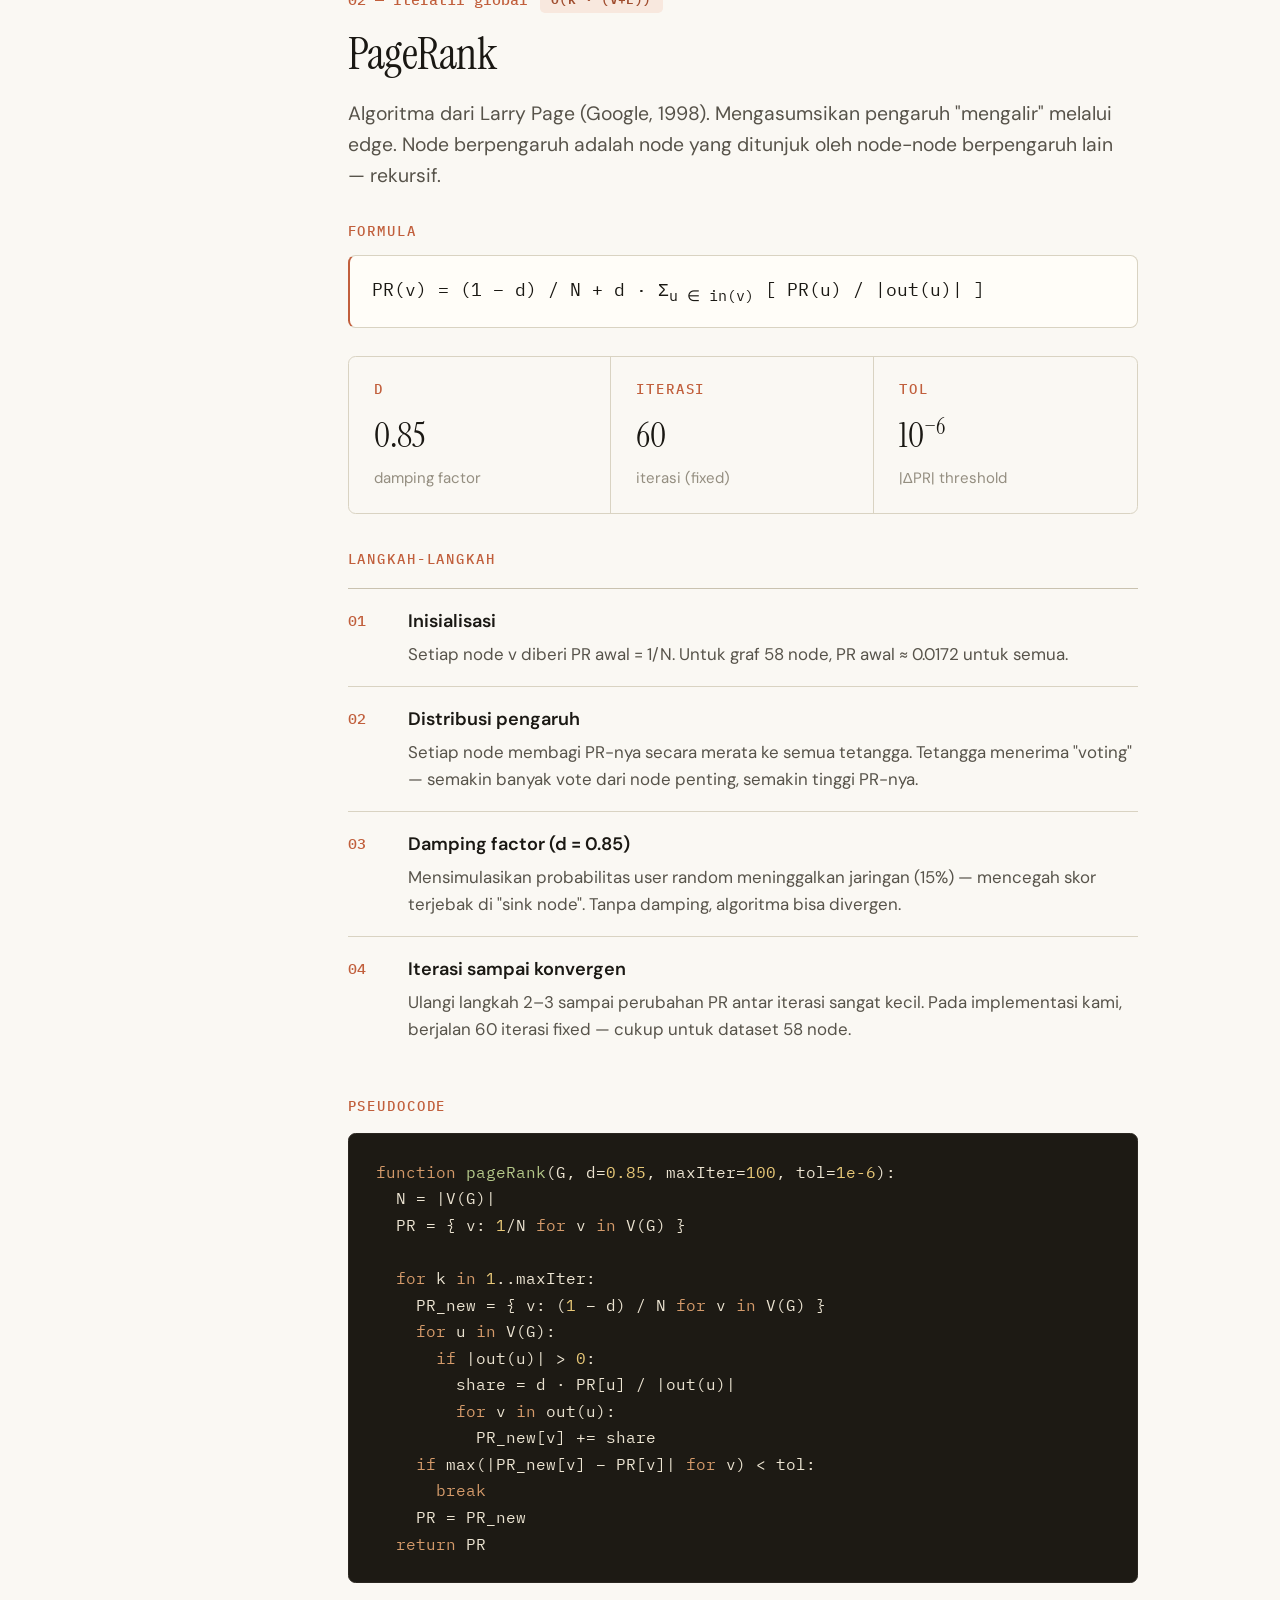
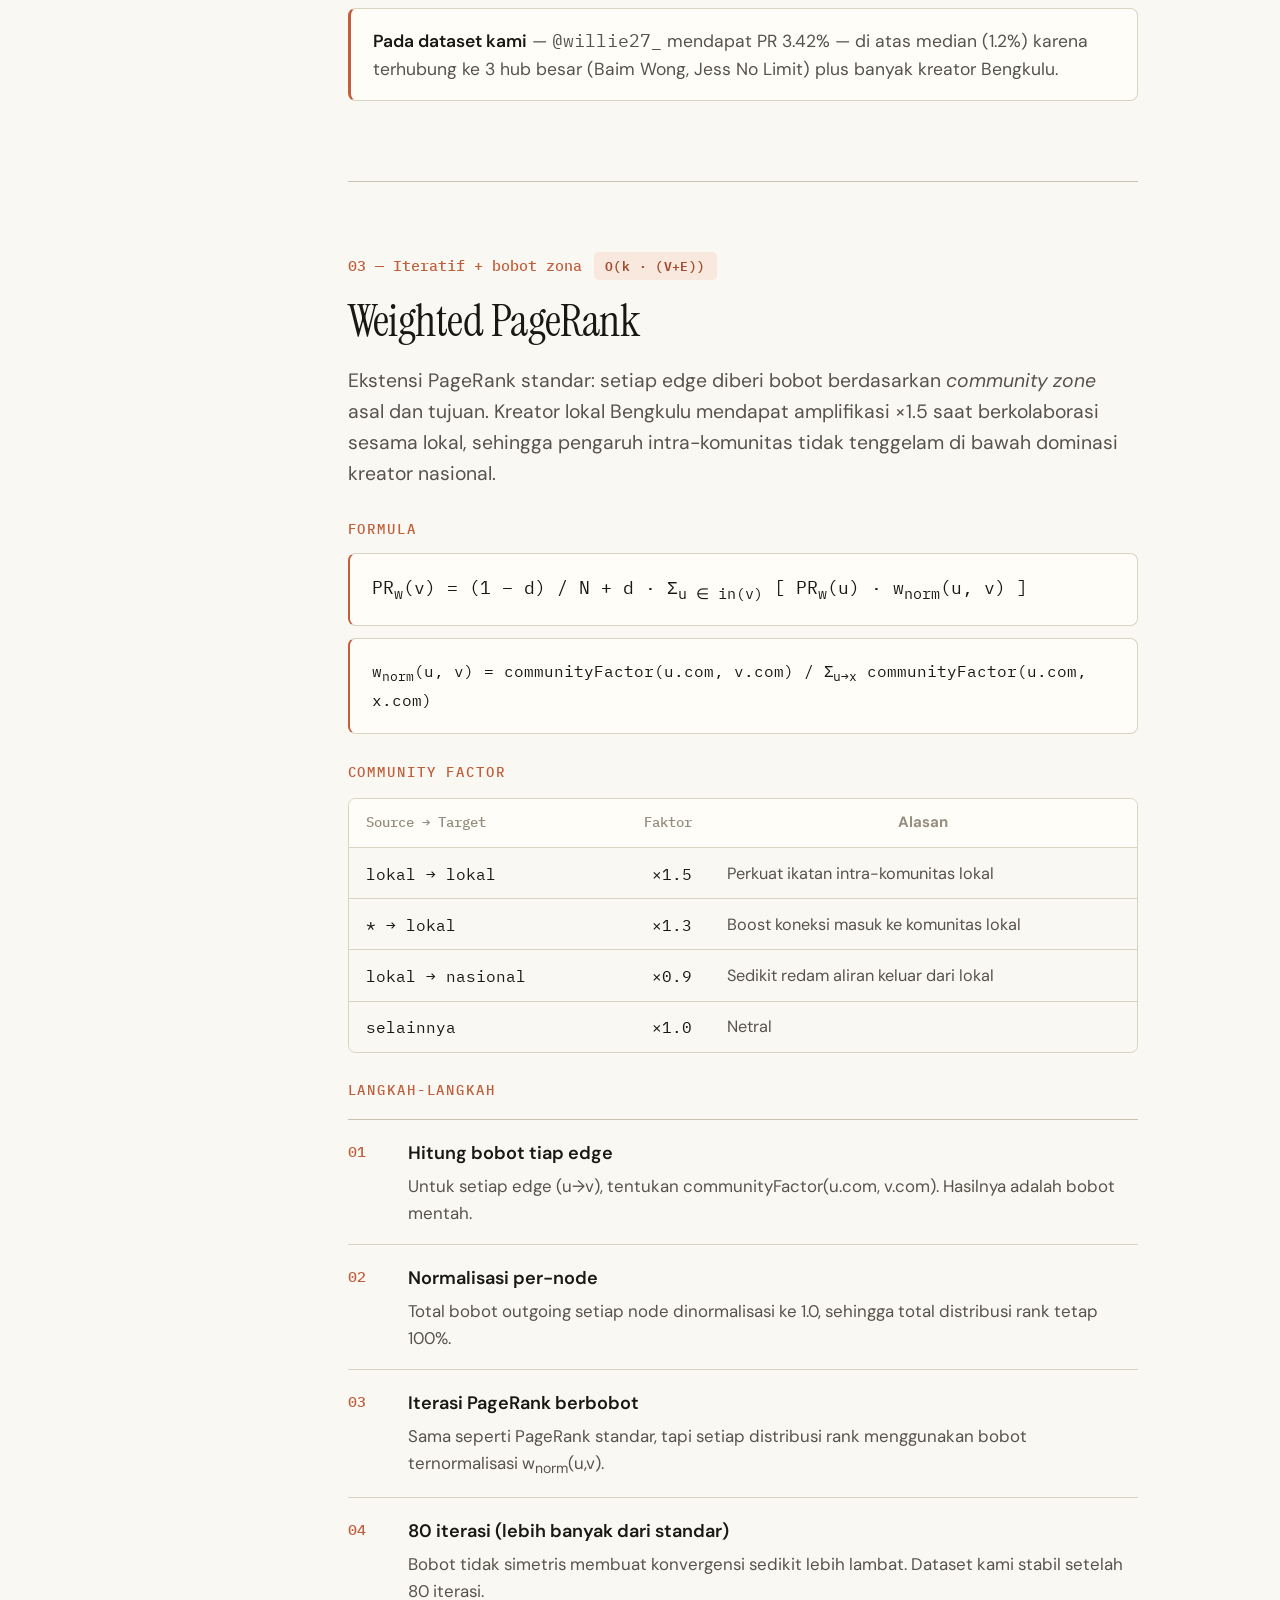
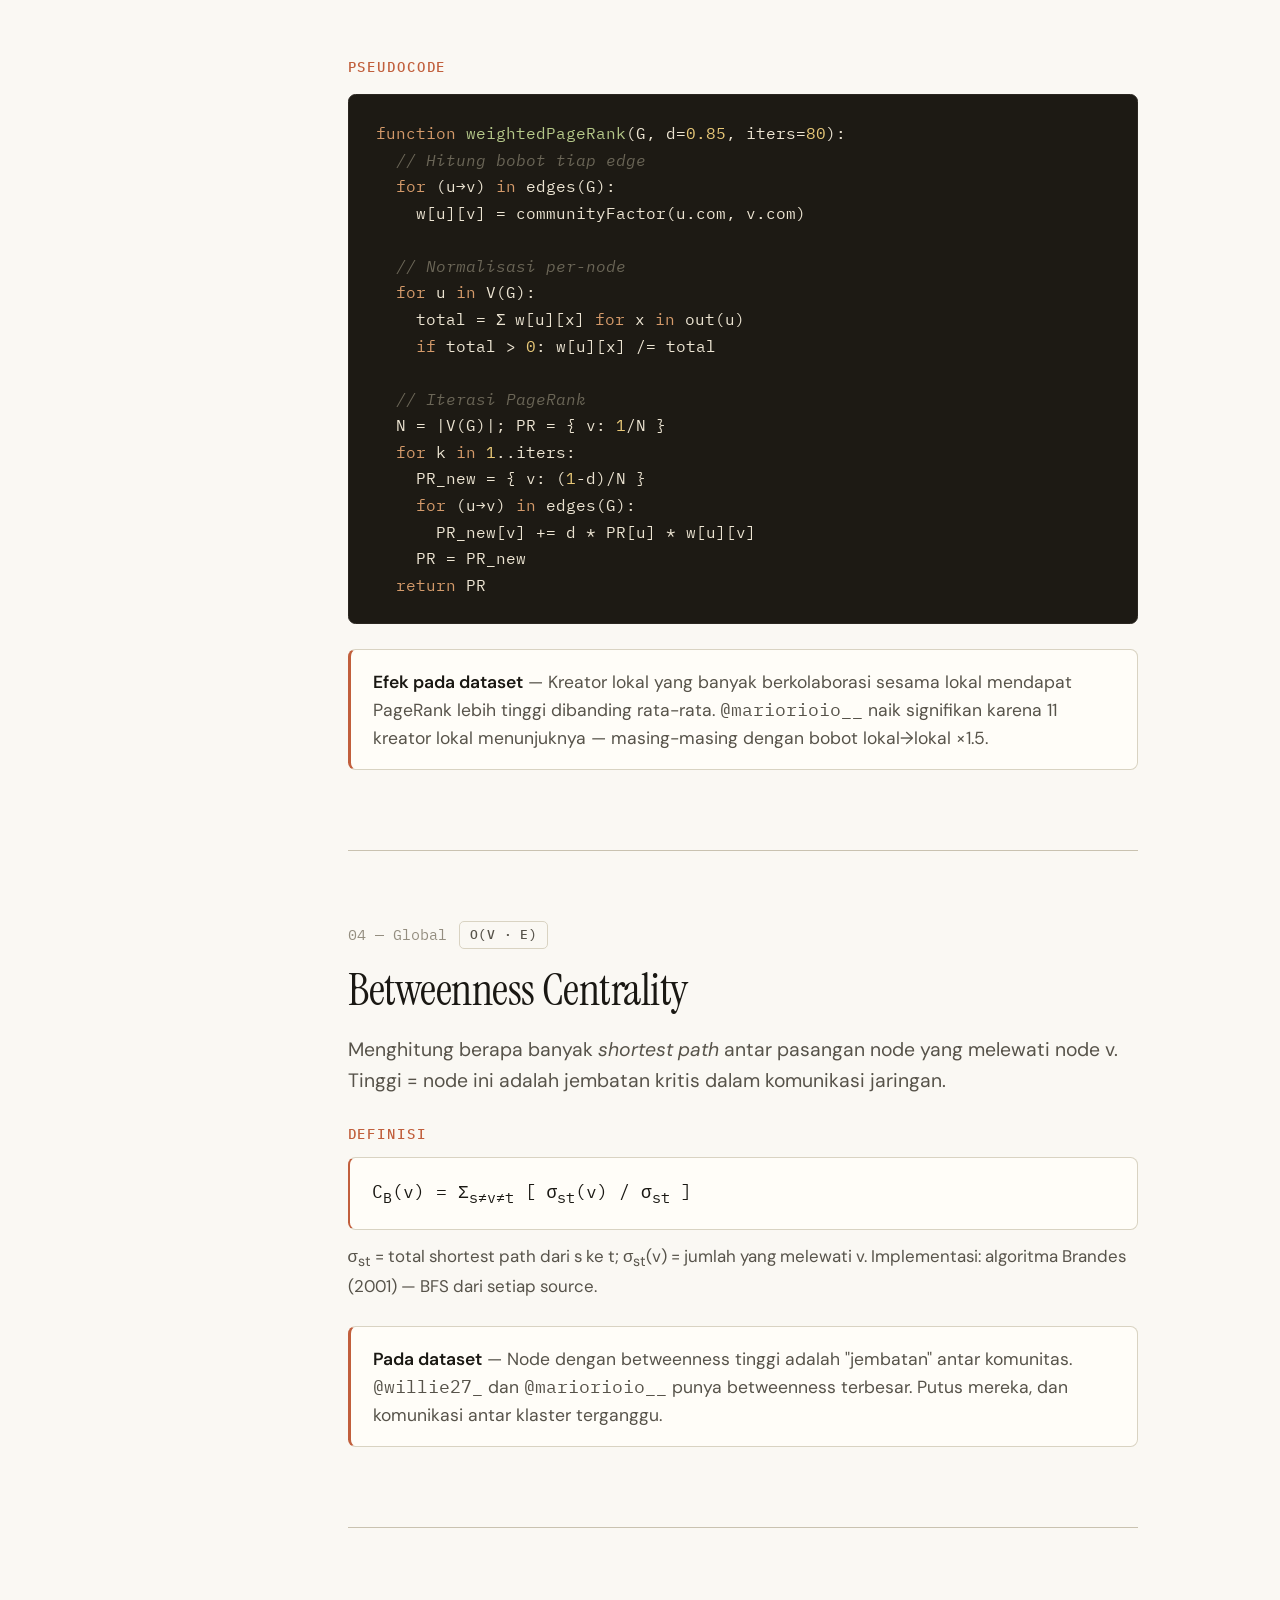
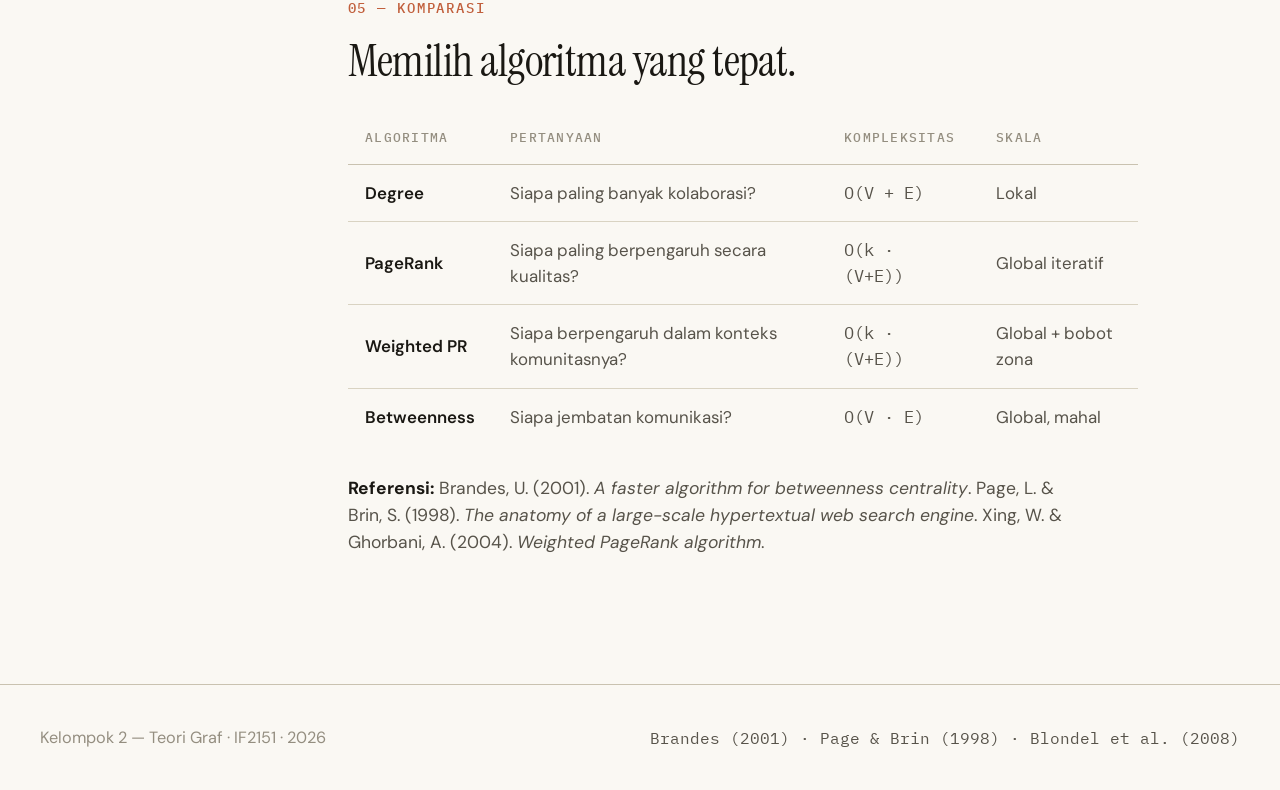
==== commit ea502a29: "update trus" ====
--- a/algoritma.html
+++ b/algoritma.html
@@ -118,7 +118,7 @@
         <div class="eyebrow">Daftar Isi</div>
         <a href="#degree" class="active"><span class="n">01</span><span>Degree Centrality</span></a>
         <a href="#pagerank"><span class="n">02</span><span>PageRank</span></a>
-        <a href="#louvain"><span class="n">03</span><span>Louvain</span></a>
+        <a href="#weighted-pagerank"><span class="n">03</span><span>Weighted PageRank</span></a>
         <a href="#betweenness"><span class="n">04</span><span>Betweenness</span></a>
         <a href="#comparison"><span class="n">05</span><span>Komparasi</span></a>
       </div>
@@ -143,7 +143,7 @@
               <div class="eyebrow" style="margin-bottom: 10px;">Definisi formal</div>
               <div class="formula">C<sub>D</sub>(v) = deg(v) / (N − 1)</div>
               <p style="font-size:13.5px; color:var(--text2); margin: 14px 0 0;">
-                Untuk graf 65 node, pembagi-nya 64. Node yang terhubung dengan semua orang akan
+              Untuk graf 58 node, pembagi-nya 57. Node yang terhubung dengan semua orang akan
                 mendapat skor 1.0.
               </p>
             </div>
@@ -213,8 +213,8 @@
             </div>
             <div class="s4" style="padding: 18px 20px; border-right: 1px solid var(--border);">
               <div class="eyebrow" style="margin-bottom: 6px;">Iterasi</div>
-              <div style="font-family: 'Instrument Serif', serif; font-size: 28px; color: var(--text);">≈ 50</div>
-              <div style="font-size: 12px; color: var(--text3); margin-top: 4px;">sampai konvergen</div>
+              <div style="font-family: 'Instrument Serif', serif; font-size: 28px; color: var(--text);">60</div>
+              <div style="font-size: 12px; color: var(--text3); margin-top: 4px;">iterasi (fixed)</div>
             </div>
             <div class="s4" style="padding: 18px 20px;">
               <div class="eyebrow" style="margin-bottom: 6px;">Tol</div>
@@ -229,7 +229,7 @@
               <div class="step-num">01</div>
               <div class="step-body">
                 <strong>Inisialisasi</strong>
-                <p>Setiap node v diberi PR awal = 1/N. Untuk graf 65 node, PR awal ≈ 0.0154 untuk semua.</p>
+                <p>Setiap node v diberi PR awal = 1/N. Untuk graf 58 node, PR awal ≈ 0.0172 untuk semua.</p>
               </div>
             </div>
             <div class="step-row">
@@ -250,7 +250,7 @@
               <div class="step-num">04</div>
               <div class="step-body">
                 <strong>Iterasi sampai konvergen</strong>
-                <p>Ulangi langkah 2–3 sampai perubahan PR antar iterasi sangat kecil. Pada dataset kami, konvergen di iterasi ke-47.</p>
+                <p>Ulangi langkah 2–3 sampai perubahan PR antar iterasi sangat kecil. Pada implementasi kami, berjalan 60 iterasi fixed — cukup untuk dataset 58 node.</p>
               </div>
             </div>
           </div>
@@ -278,50 +278,119 @@
           </div>
         </article>
 
-        <!-- ========== LOUVAIN ========== -->
-        <article id="louvain" class="section-block">
+        <!-- ========== WEIGHTED PAGERANK ========== -->
+        <article id="weighted-pagerank" class="section-block">
           <div class="row" style="gap:10px; margin-bottom: 14px;">
-            <span class="mono" style="color: var(--text3); font-size: 12px;">03 — Klastering</span>
-            <span class="tag tag-mono">O(E · log V)</span>
-          </div>
-          <h2 class="h2" style="margin-bottom: 14px;">Louvain Community Detection</h2>
+            <span class="mono" style="color: var(--accent); font-size: 12px; font-weight: 500;">03 — Iteratif + bobot zona</span>
+            <span class="tag tag-mono tag-accent">O(k · (V+E))</span>
+          </div>
+          <h2 class="h2" style="margin-bottom: 14px;">Weighted PageRank</h2>
           <p class="lede-sm" style="margin-bottom: 24px;">
-            Algoritma greedy untuk memaksimalkan modularitas — metrik yang mengukur seberapa "rapat"
-            klaster dibanding ekspektasi acak. Diperkenalkan Blondel et al. (2008).
+            Ekstensi PageRank standar: setiap edge diberi bobot berdasarkan <em>community zone</em>
+            asal dan tujuan. Kreator lokal Bengkulu mendapat amplifikasi ×1.5 saat berkolaborasi
+            sesama lokal, sehingga pengaruh intra-komunitas tidak tenggelam di bawah dominasi
+            kreator nasional.
           </p>
 
-          <div class="eyebrow" style="margin-bottom: 10px;">Modularitas (Q)</div>
-          <div class="formula" style="margin-bottom: 22px;">
-            Q = (1 / 2m) · Σ<sub>i,j</sub> [ A<sub>ij</sub> − (k<sub>i</sub> · k<sub>j</sub>) / 2m ] · δ(c<sub>i</sub>, c<sub>j</sub>)
-          </div>
-          <p style="font-size:13.5px; color:var(--text2); margin: -12px 0 26px;">
-            Q berkisar dari −1 sampai 1. Q > 0.3 = struktur komunitas terdeteksi; Q > 0.7 = sangat jelas.
-            Dataset kami: <strong style="color: var(--text);">Q = 0.71</strong>.
-          </p>
+          <div class="eyebrow" style="margin-bottom: 10px;">Formula</div>
+          <div class="formula" style="margin-bottom: 10px;">
+            PR<sub>w</sub>(v) = (1 − d) / N + d · Σ<sub>u ∈ in(v)</sub> [ PR<sub>w</sub>(u) · w<sub>norm</sub>(u, v) ]
+          </div>
+          <div class="formula" style="margin-bottom: 22px; font-size: 12.5px;">
+            w<sub>norm</sub>(u, v) = communityFactor(u.com, v.com) / Σ<sub>u→x</sub> communityFactor(u.com, x.com)
+          </div>
+
+          <div class="eyebrow" style="margin-bottom: 12px;">Community factor</div>
+          <div style="border: 1px solid var(--border); border-radius: var(--radius-sm); overflow: hidden; margin-bottom: 22px;">
+            <table style="width:100%; border-collapse: collapse; font-size: 13px;">
+              <thead>
+                <tr style="background: var(--bg2);">
+                  <th style="padding: 10px 14px; text-align:left; font-family:'IBM Plex Mono',monospace; font-size:11px; color:var(--text3); font-weight:500;">Source → Target</th>
+                  <th style="padding: 10px 14px; text-align:right; font-family:'IBM Plex Mono',monospace; font-size:11px; color:var(--text3); font-weight:500;">Faktor</th>
+                  <th style="padding: 10px 14px; color:var(--text3); font-size:12px;">Alasan</th>
+                </tr>
+              </thead>
+              <tbody>
+                <tr style="border-top:1px solid var(--border);">
+                  <td style="padding:10px 14px;" class="mono">lokal → lokal</td>
+                  <td style="padding:10px 14px; text-align:right;" class="mono" style="color:var(--accent);">×1.5</td>
+                  <td style="padding:10px 14px; color:var(--text2); font-size:13px;">Perkuat ikatan intra-komunitas lokal</td>
+                </tr>
+                <tr style="border-top:1px solid var(--border);">
+                  <td style="padding:10px 14px;" class="mono">* → lokal</td>
+                  <td style="padding:10px 14px; text-align:right;" class="mono">×1.3</td>
+                  <td style="padding:10px 14px; color:var(--text2); font-size:13px;">Boost koneksi masuk ke komunitas lokal</td>
+                </tr>
+                <tr style="border-top:1px solid var(--border);">
+                  <td style="padding:10px 14px;" class="mono">lokal → nasional</td>
+                  <td style="padding:10px 14px; text-align:right;" class="mono">×0.9</td>
+                  <td style="padding:10px 14px; color:var(--text2); font-size:13px;">Sedikit redam aliran keluar dari lokal</td>
+                </tr>
+                <tr style="border-top:1px solid var(--border);">
+                  <td style="padding:10px 14px;" class="mono">selainnya</td>
+                  <td style="padding:10px 14px; text-align:right;" class="mono">×1.0</td>
+                  <td style="padding:10px 14px; color:var(--text2); font-size:13px;">Netral</td>
+                </tr>
+              </tbody>
+            </table>
+          </div>
 
           <div class="eyebrow" style="margin-bottom: 14px;">Langkah-langkah</div>
           <div style="border-top: 1px solid var(--rule);">
             <div class="step-row">
               <div class="step-num">01</div>
-              <div class="step-body"><strong>Inisialisasi</strong><p>Setiap node menjadi komunitasnya sendiri. Awal: 65 komunitas.</p></div>
+              <div class="step-body">
+                <strong>Hitung bobot tiap edge</strong>
+                <p>Untuk setiap edge (u→v), tentukan communityFactor(u.com, v.com). Hasilnya adalah bobot mentah.</p>
+              </div>
             </div>
             <div class="step-row">
               <div class="step-num">02</div>
-              <div class="step-body"><strong>Phase 1 — Local moving</strong><p>Untuk setiap node, hitung ΔQ jika dipindahkan ke komunitas tetangga. Pindahkan ke yang memberi ΔQ paling besar. Ulangi sampai tidak ada perpindahan yang menambah Q.</p></div>
+              <div class="step-body">
+                <strong>Normalisasi per-node</strong>
+                <p>Total bobot outgoing setiap node dinormalisasi ke 1.0, sehingga total distribusi rank tetap 100%.</p>
+              </div>
             </div>
             <div class="step-row">
               <div class="step-num">03</div>
-              <div class="step-body"><strong>Phase 2 — Aggregation</strong><p>Setiap komunitas yang terbentuk dikompres menjadi satu super-node. Edge antar komunitas menjadi edge bobot antar super-node.</p></div>
+              <div class="step-body">
+                <strong>Iterasi PageRank berbobot</strong>
+                <p>Sama seperti PageRank standar, tapi setiap distribusi rank menggunakan bobot ternormalisasi w<sub>norm</sub>(u,v).</p>
+              </div>
             </div>
             <div class="step-row">
               <div class="step-num">04</div>
-              <div class="step-body"><strong>Ulangi sampai Q tidak bertambah</strong><p>Phase 1 dan 2 diulang. Pada dataset kami, konvergen setelah 4 level dengan 6 komunitas final.</p></div>
-            </div>
-          </div>
-
-          <div class="callout" style="margin-top: 24px;">
-            <strong>Hasil — 6 komunitas</strong>: Kreator Nasional, Lokal Bengkulu, Internasional,
-            Organisasi/Media, Brand Endorsement, dan Politik/Tokoh Publik.
+              <div class="step-body">
+                <strong>80 iterasi (lebih banyak dari standar)</strong>
+                <p>Bobot tidak simetris membuat konvergensi sedikit lebih lambat. Dataset kami stabil setelah 80 iterasi.</p>
+              </div>
+            </div>
+          </div>
+
+          <div class="eyebrow" style="margin: 28px 0 10px;">Pseudocode</div>
+          <pre class="code"><span class="kw">function</span> <span class="fn">weightedPageRank</span>(G, d=<span class="num">0.85</span>, iters=<span class="num">80</span>):
+  <span class="cm">// Hitung bobot tiap edge</span>
+  <span class="kw">for</span> (u→v) <span class="kw">in</span> edges(G):
+    w[u][v] = communityFactor(u.com, v.com)
+
+  <span class="cm">// Normalisasi per-node</span>
+  <span class="kw">for</span> u <span class="kw">in</span> V(G):
+    total = Σ w[u][x] <span class="kw">for</span> x <span class="kw">in</span> out(u)
+    <span class="kw">if</span> total > <span class="num">0</span>: w[u][x] /= total
+
+  <span class="cm">// Iterasi PageRank</span>
+  N = |V(G)|; PR = { v: <span class="num">1</span>/N }
+  <span class="kw">for</span> k <span class="kw">in</span> <span class="num">1</span>..iters:
+    PR_new = { v: (<span class="num">1</span>-d)/N }
+    <span class="kw">for</span> (u→v) <span class="kw">in</span> edges(G):
+      PR_new[v] += d * PR[u] * w[u][v]
+    PR = PR_new
+  <span class="kw">return</span> PR</pre>
+
+          <div class="callout" style="margin-top: 20px;">
+            <strong>Efek pada dataset</strong> — Kreator lokal yang banyak berkolaborasi sesama lokal
+            mendapat PageRank lebih tinggi dibanding rata-rata. <span class="mono">@mariorioio__</span>
+            naik signifikan karena 11 kreator lokal menunjuknya — masing-masing dengan bobot lokal→lokal ×1.5.
           </div>
         </article>
 
@@ -348,7 +417,7 @@
 
           <div class="callout">
             <strong>Pada dataset</strong> — Node dengan betweenness tinggi adalah "jembatan" antar
-            komunitas. <span class="mono">@willie27_</span> dan <span class="mono">@kotabkl</span> punya
+            komunitas. <span class="mono">@willie27_</span> dan <span class="mono">@mariorioio__</span> punya
             betweenness terbesar. Putus mereka, dan komunikasi antar klaster terganggu.
           </div>
         </article>
@@ -381,17 +450,17 @@
                 <td>Global iteratif</td>
               </tr>
               <tr>
+                <td><strong>Weighted PR</strong></td>
+                <td>Siapa berpengaruh dalam konteks komunitasnya?</td>
+                <td class="mono">O(k · (V+E))</td>
+                <td>Global + bobot zona</td>
+              </tr>
+              <tr>
                 <td><strong>Betweenness</strong></td>
                 <td>Siapa jembatan komunikasi?</td>
                 <td class="mono">O(V · E)</td>
                 <td>Global, mahal</td>
               </tr>
-              <tr>
-                <td><strong>Louvain</strong></td>
-                <td>Komunitas apa yang muncul?</td>
-                <td class="mono">O(E · log V)</td>
-                <td>Klastering hierarkis</td>
-              </tr>
             </tbody>
           </table>
 
@@ -399,7 +468,7 @@
             <strong style="color: var(--text);">Referensi:</strong>
             Brandes, U. (2001). <em>A faster algorithm for betweenness centrality</em>.
             Page, L. &amp; Brin, S. (1998). <em>The anatomy of a large-scale hypertextual web search engine</em>.
-            Blondel, V. et al. (2008). <em>Fast unfolding of communities in large networks</em>.
+            Xing, W. &amp; Ghorbani, A. (2004). <em>Weighted PageRank algorithm</em>.
           </p>
         </article>
 
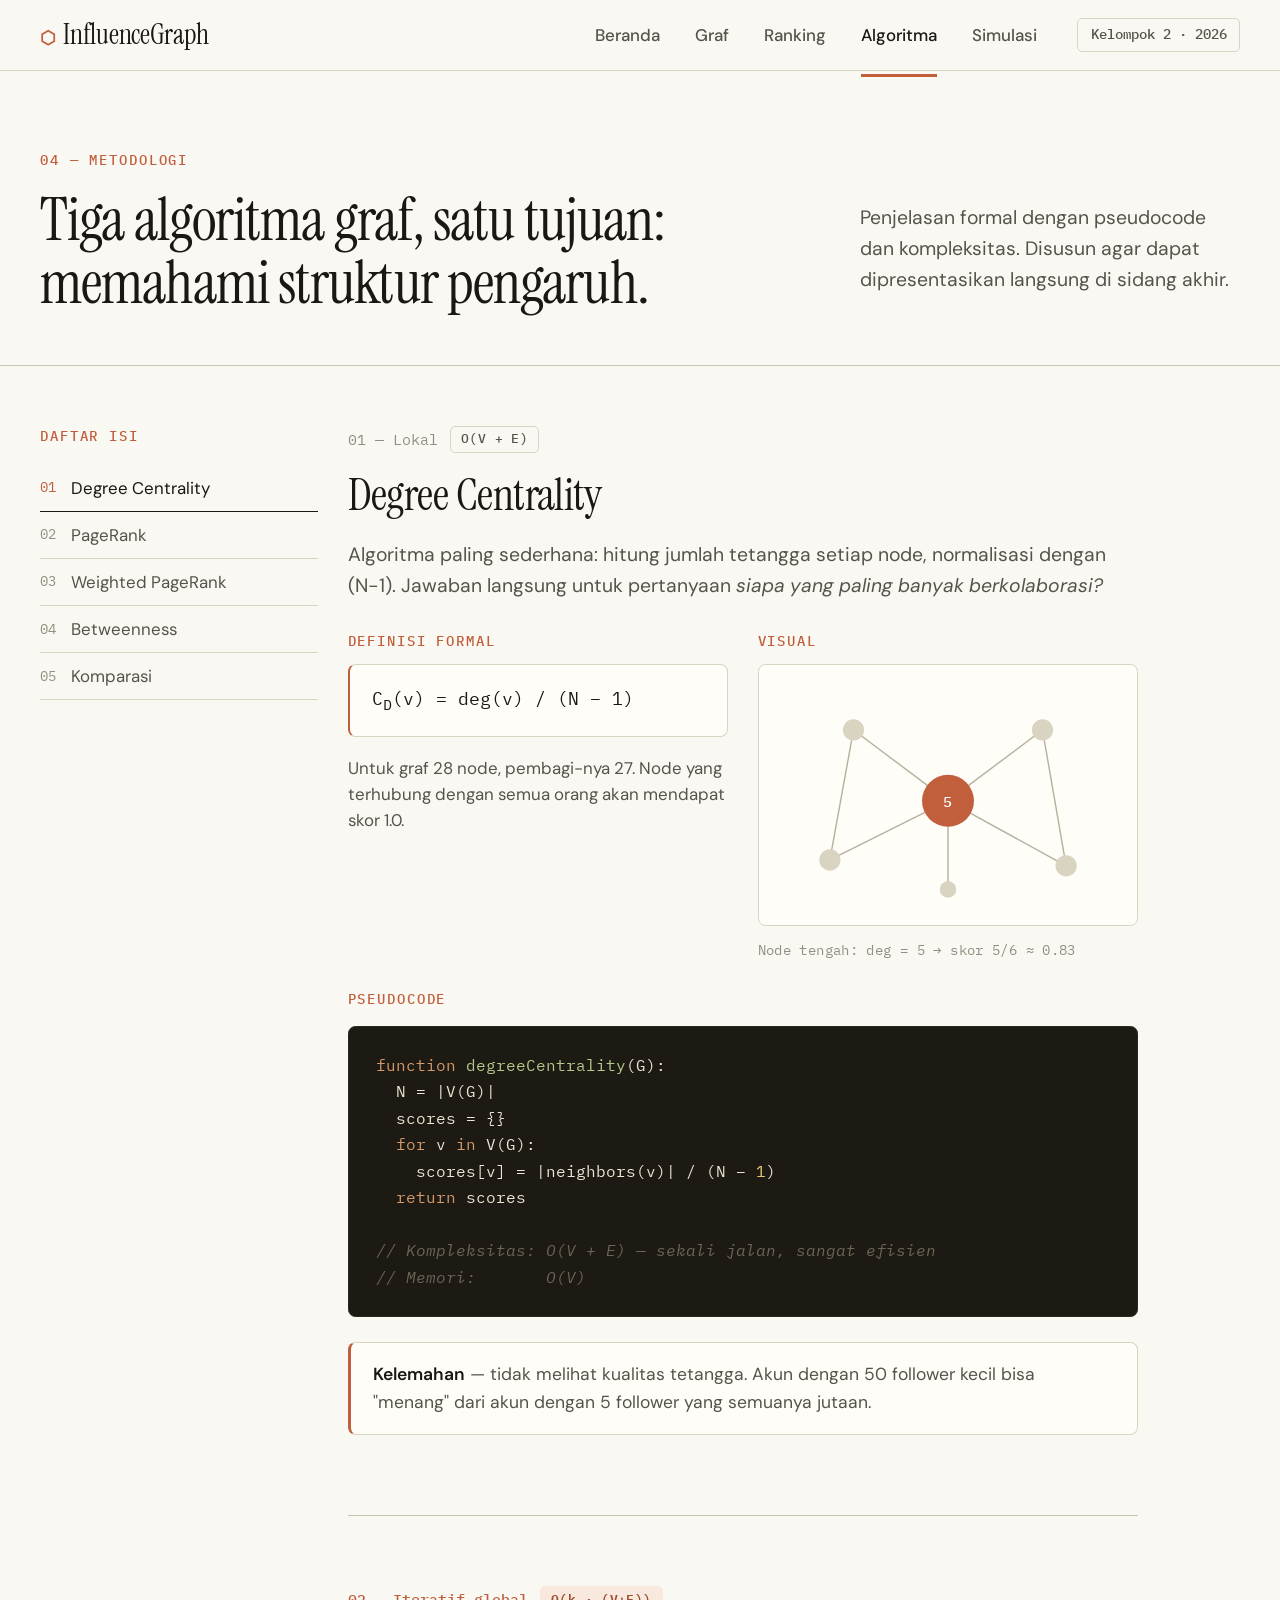
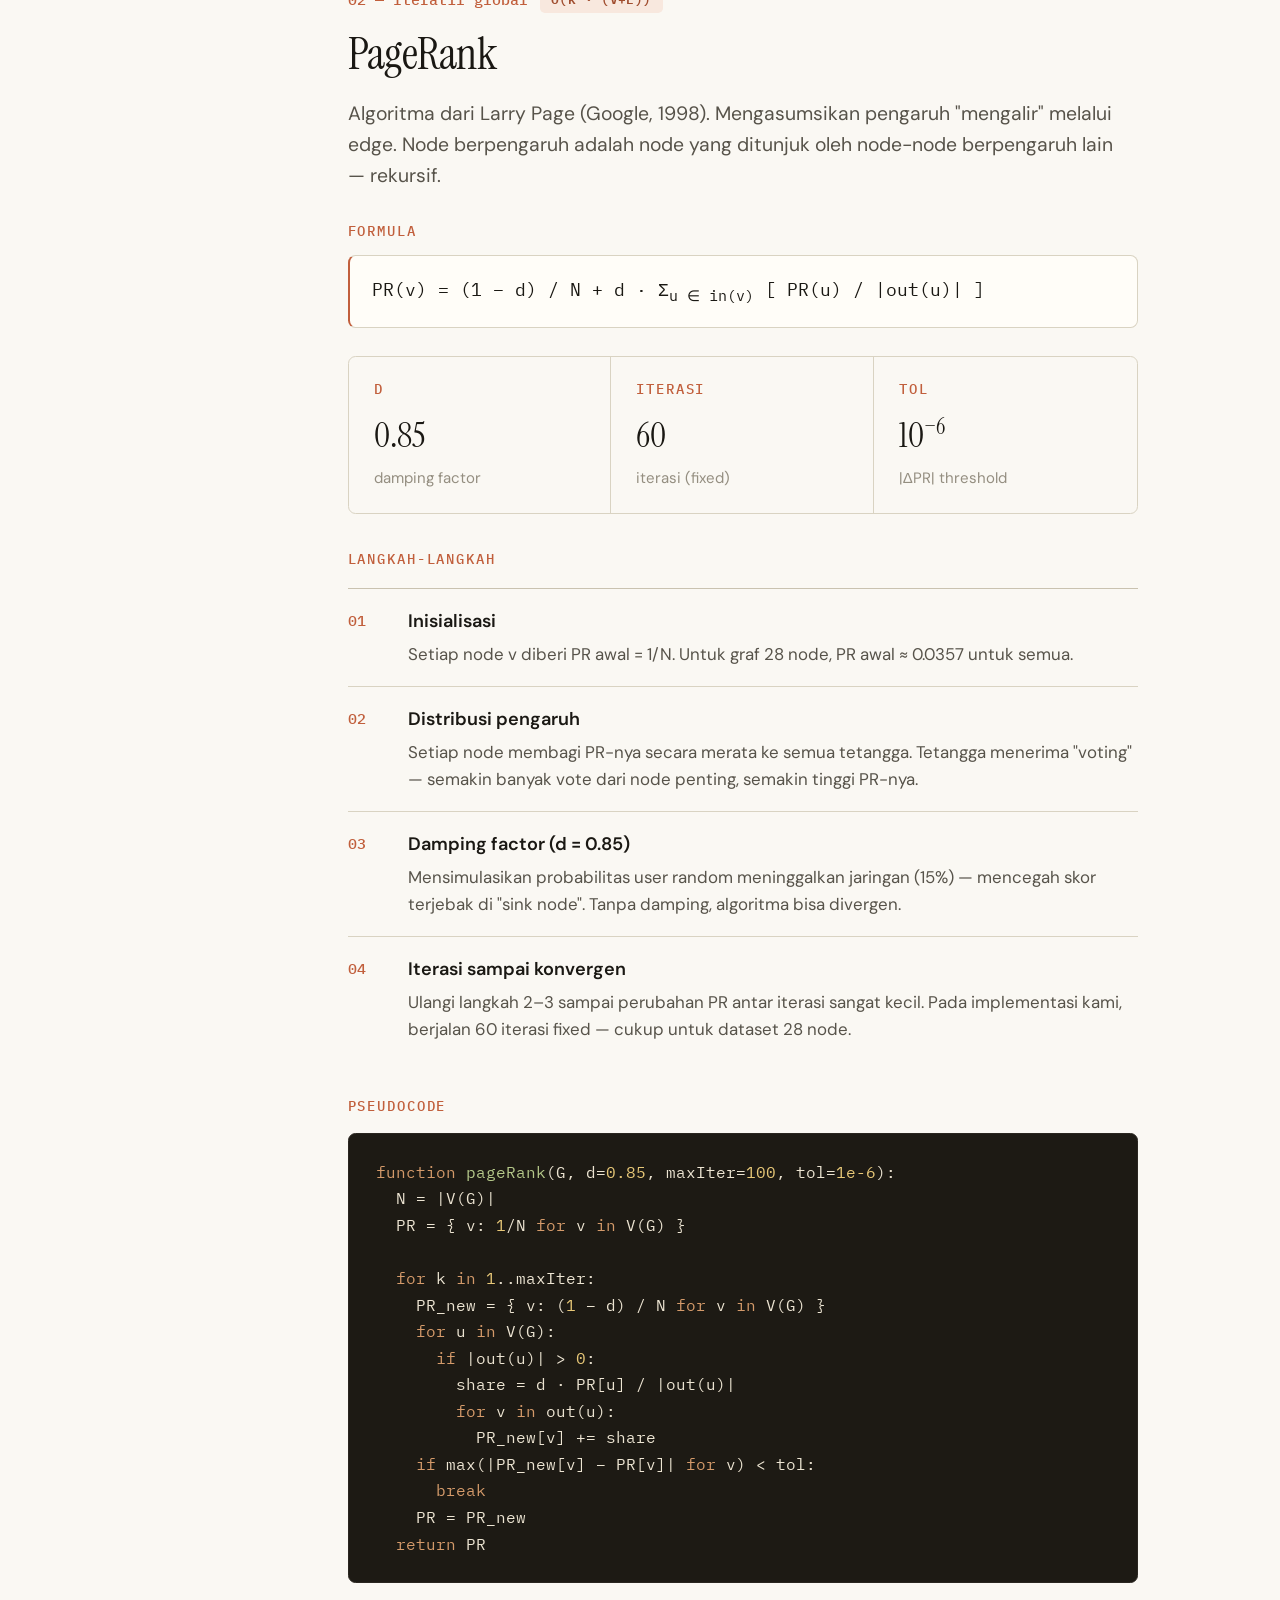
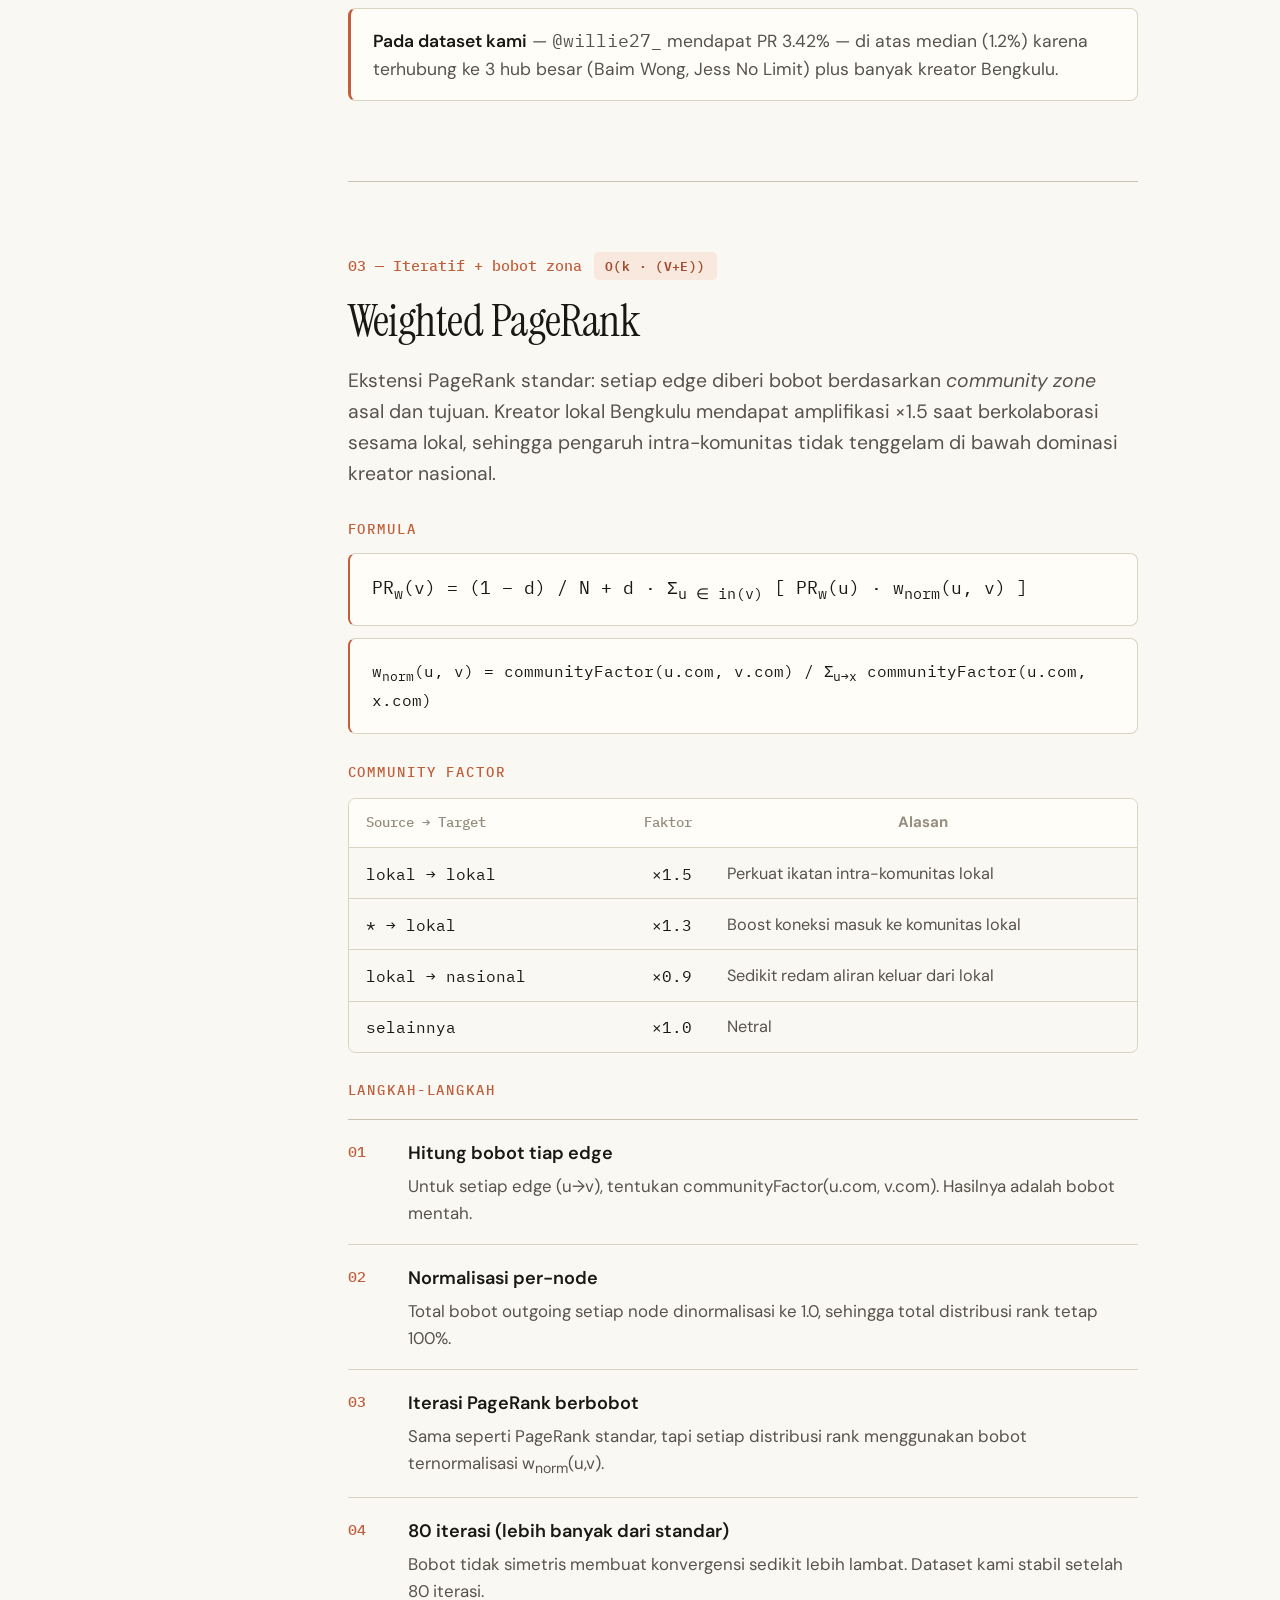
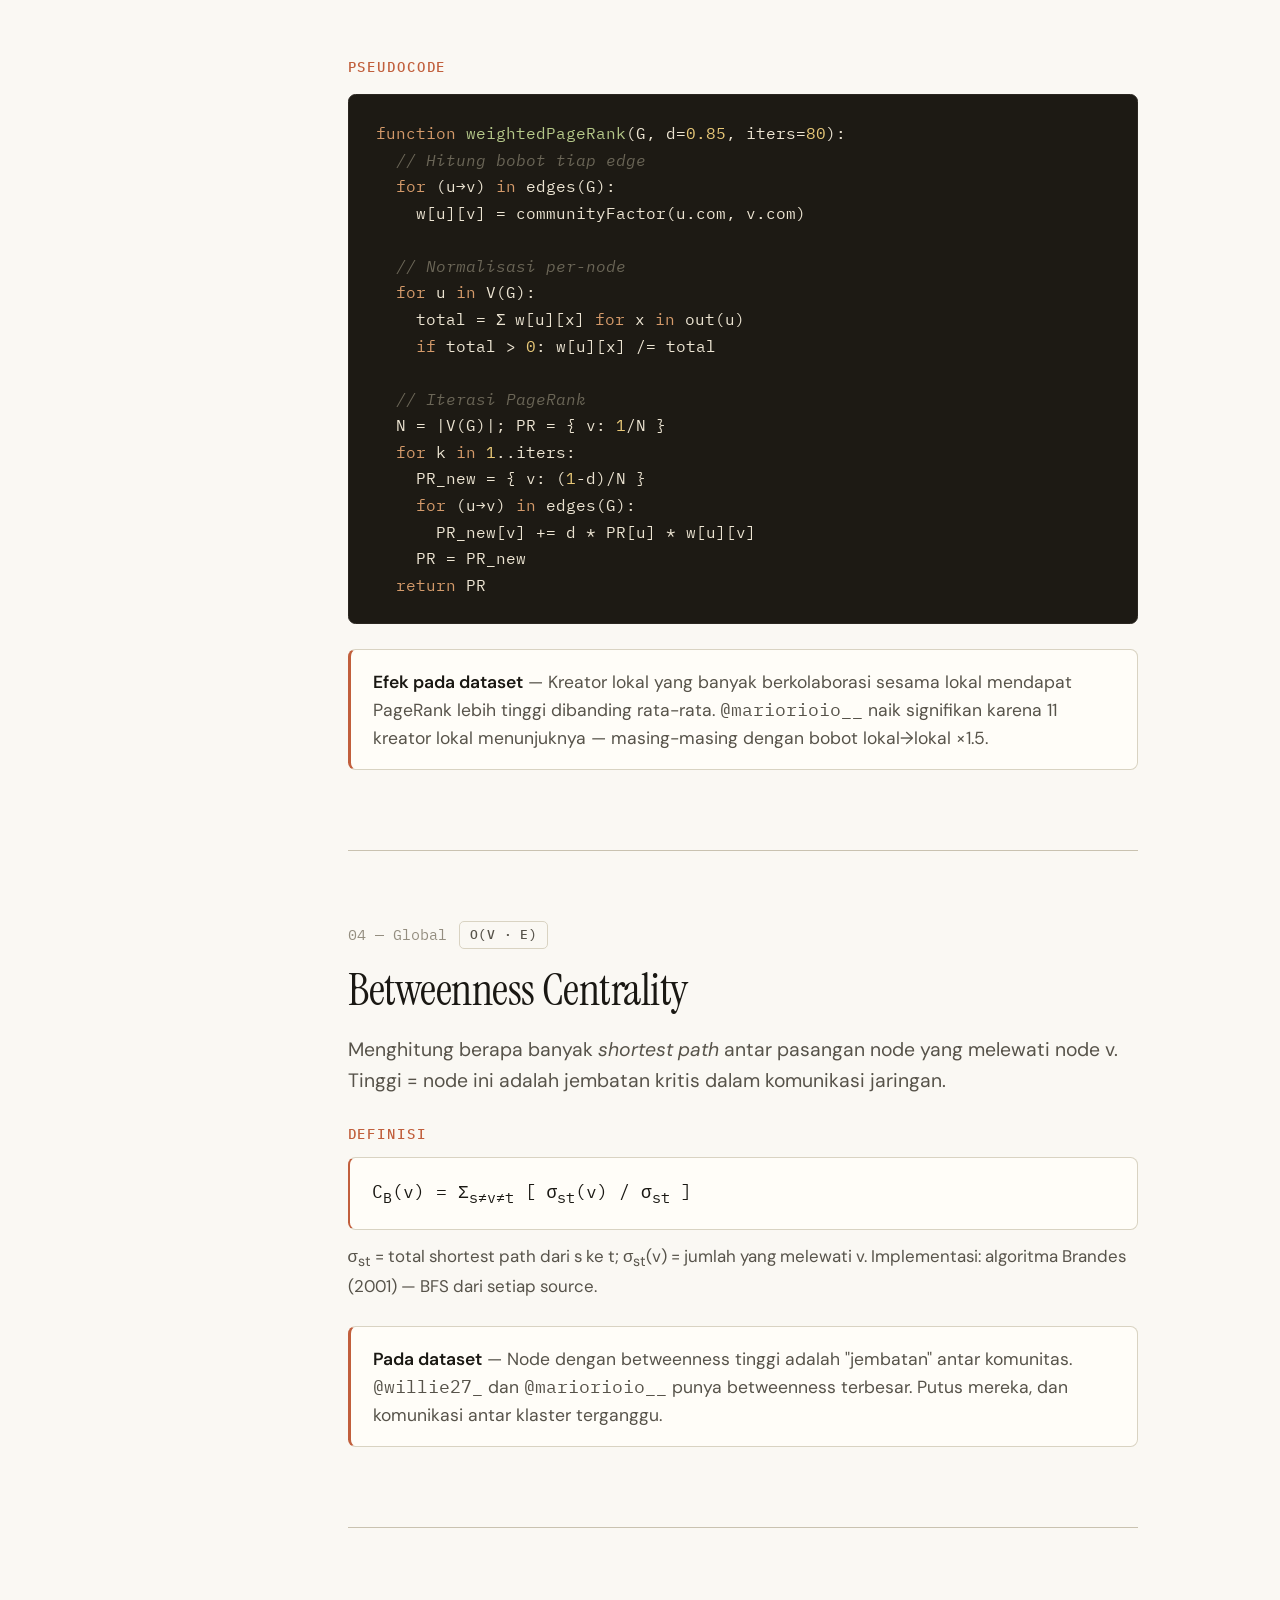
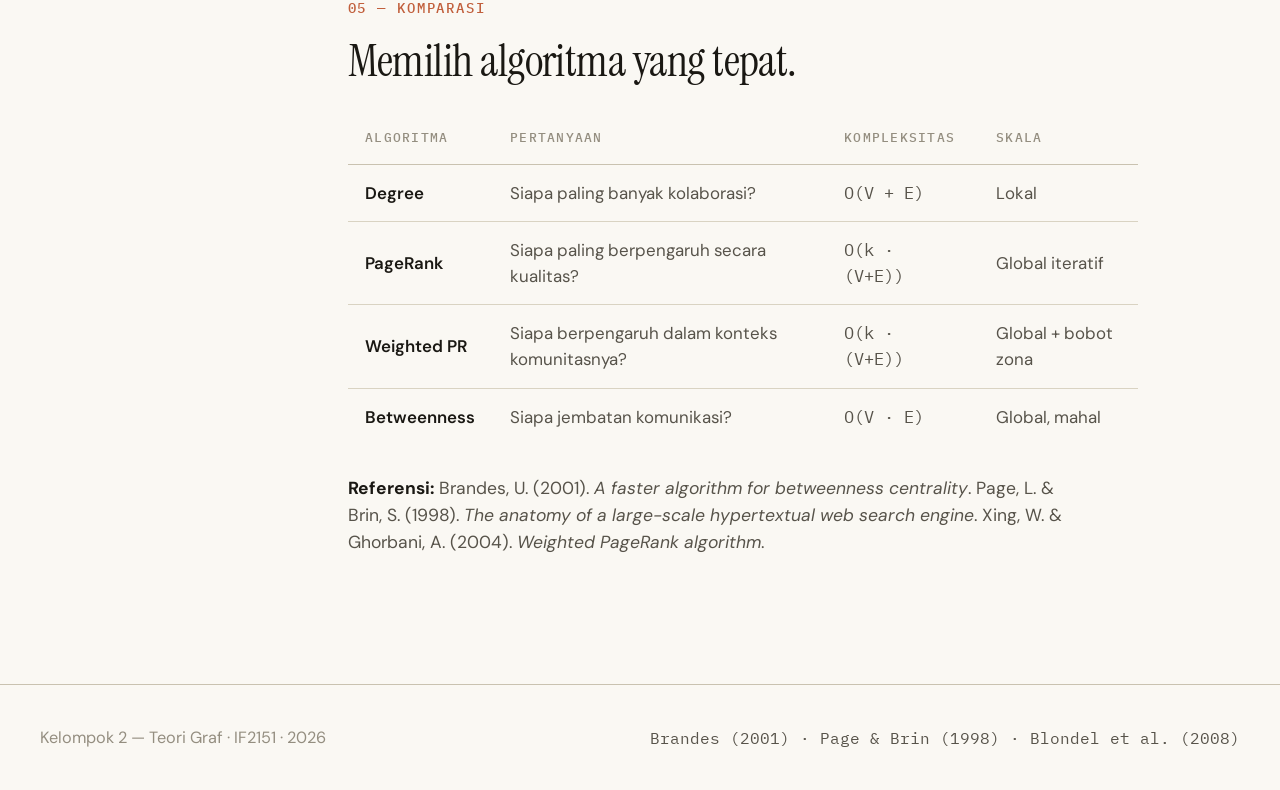
==== commit 326765dc: "penyesuaian data" ====
--- a/algoritma.html
+++ b/algoritma.html
@@ -143,7 +143,7 @@
               <div class="eyebrow" style="margin-bottom: 10px;">Definisi formal</div>
               <div class="formula">C<sub>D</sub>(v) = deg(v) / (N − 1)</div>
               <p style="font-size:13.5px; color:var(--text2); margin: 14px 0 0;">
-              Untuk graf 58 node, pembagi-nya 57. Node yang terhubung dengan semua orang akan
+              Untuk graf 28 node, pembagi-nya 27. Node yang terhubung dengan semua orang akan
                 mendapat skor 1.0.
               </p>
             </div>
@@ -229,7 +229,7 @@
               <div class="step-num">01</div>
               <div class="step-body">
                 <strong>Inisialisasi</strong>
-                <p>Setiap node v diberi PR awal = 1/N. Untuk graf 58 node, PR awal ≈ 0.0172 untuk semua.</p>
+                <p>Setiap node v diberi PR awal = 1/N. Untuk graf 28 node, PR awal ≈ 0.0357 untuk semua.</p>
               </div>
             </div>
             <div class="step-row">
@@ -250,7 +250,7 @@
               <div class="step-num">04</div>
               <div class="step-body">
                 <strong>Iterasi sampai konvergen</strong>
-                <p>Ulangi langkah 2–3 sampai perubahan PR antar iterasi sangat kecil. Pada implementasi kami, berjalan 60 iterasi fixed — cukup untuk dataset 58 node.</p>
+                <p>Ulangi langkah 2–3 sampai perubahan PR antar iterasi sangat kecil. Pada implementasi kami, berjalan 60 iterasi fixed — cukup untuk dataset 28 node.</p>
               </div>
             </div>
           </div>
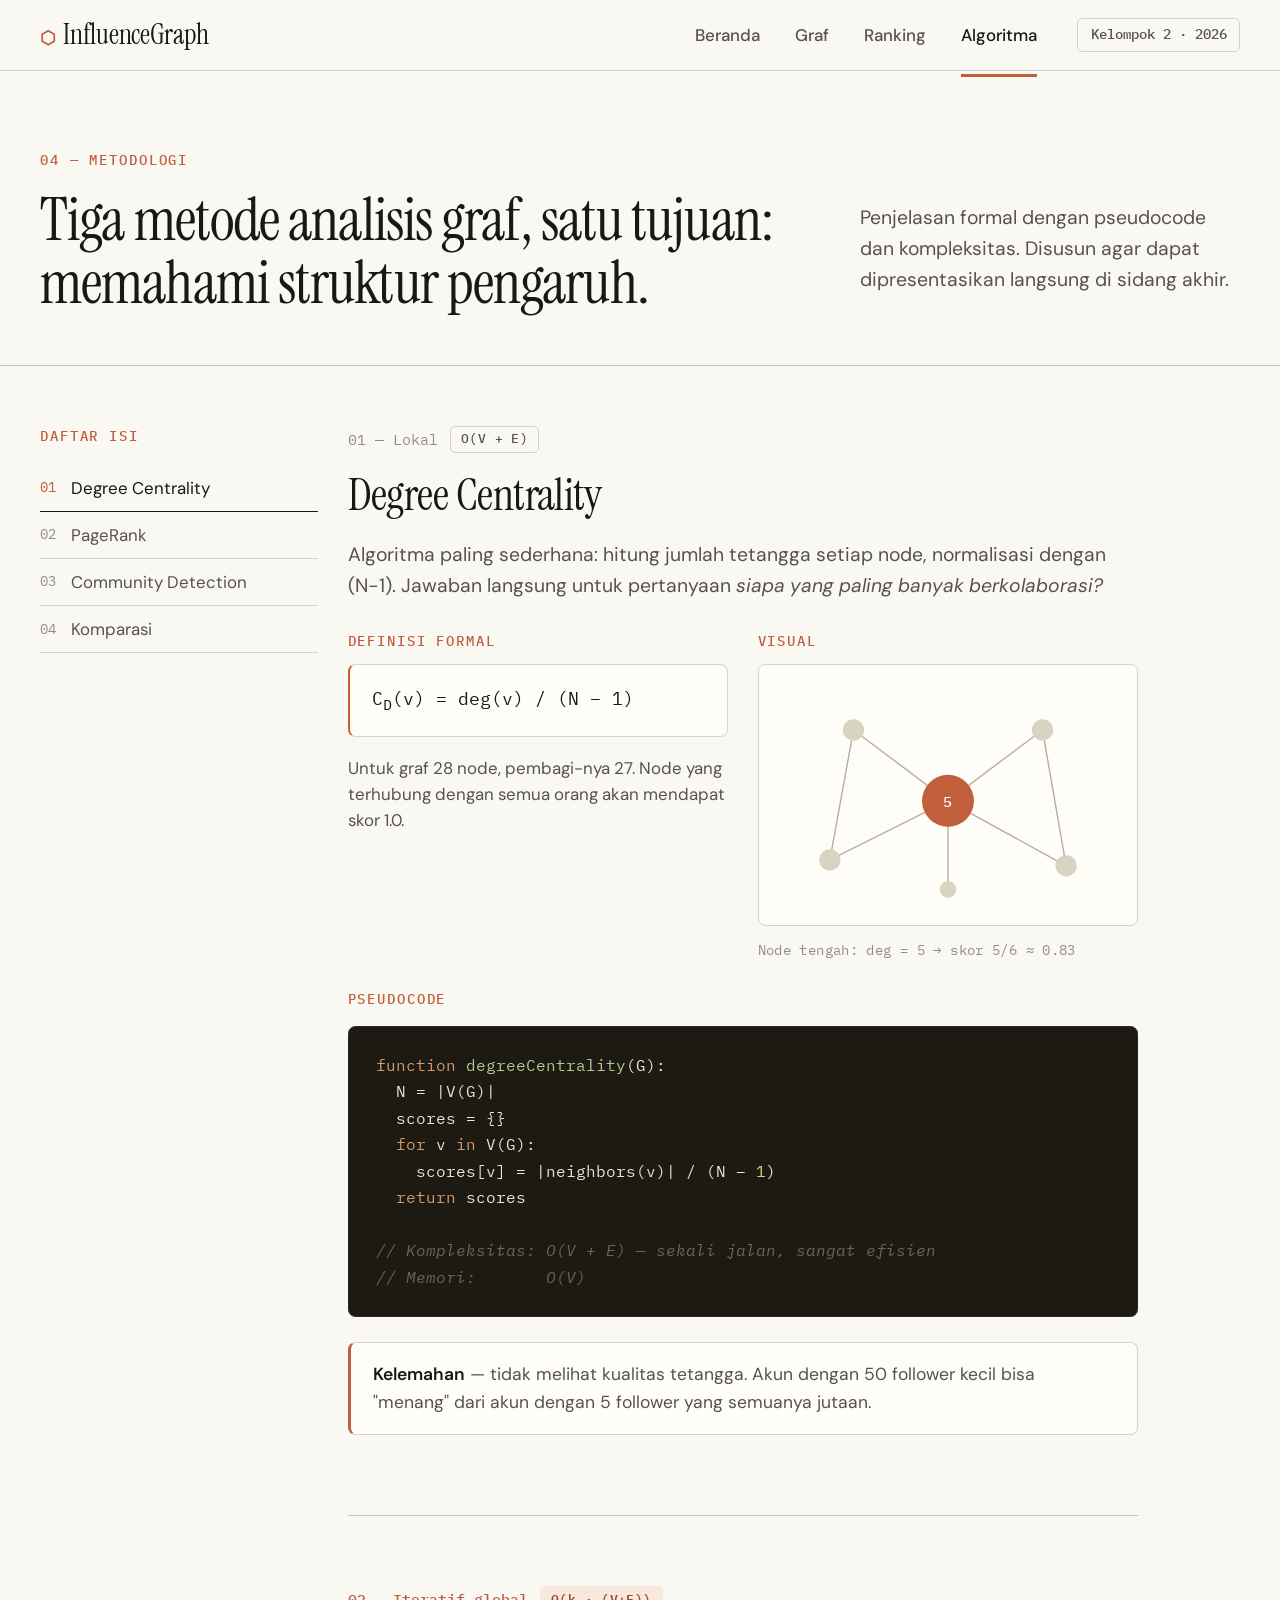
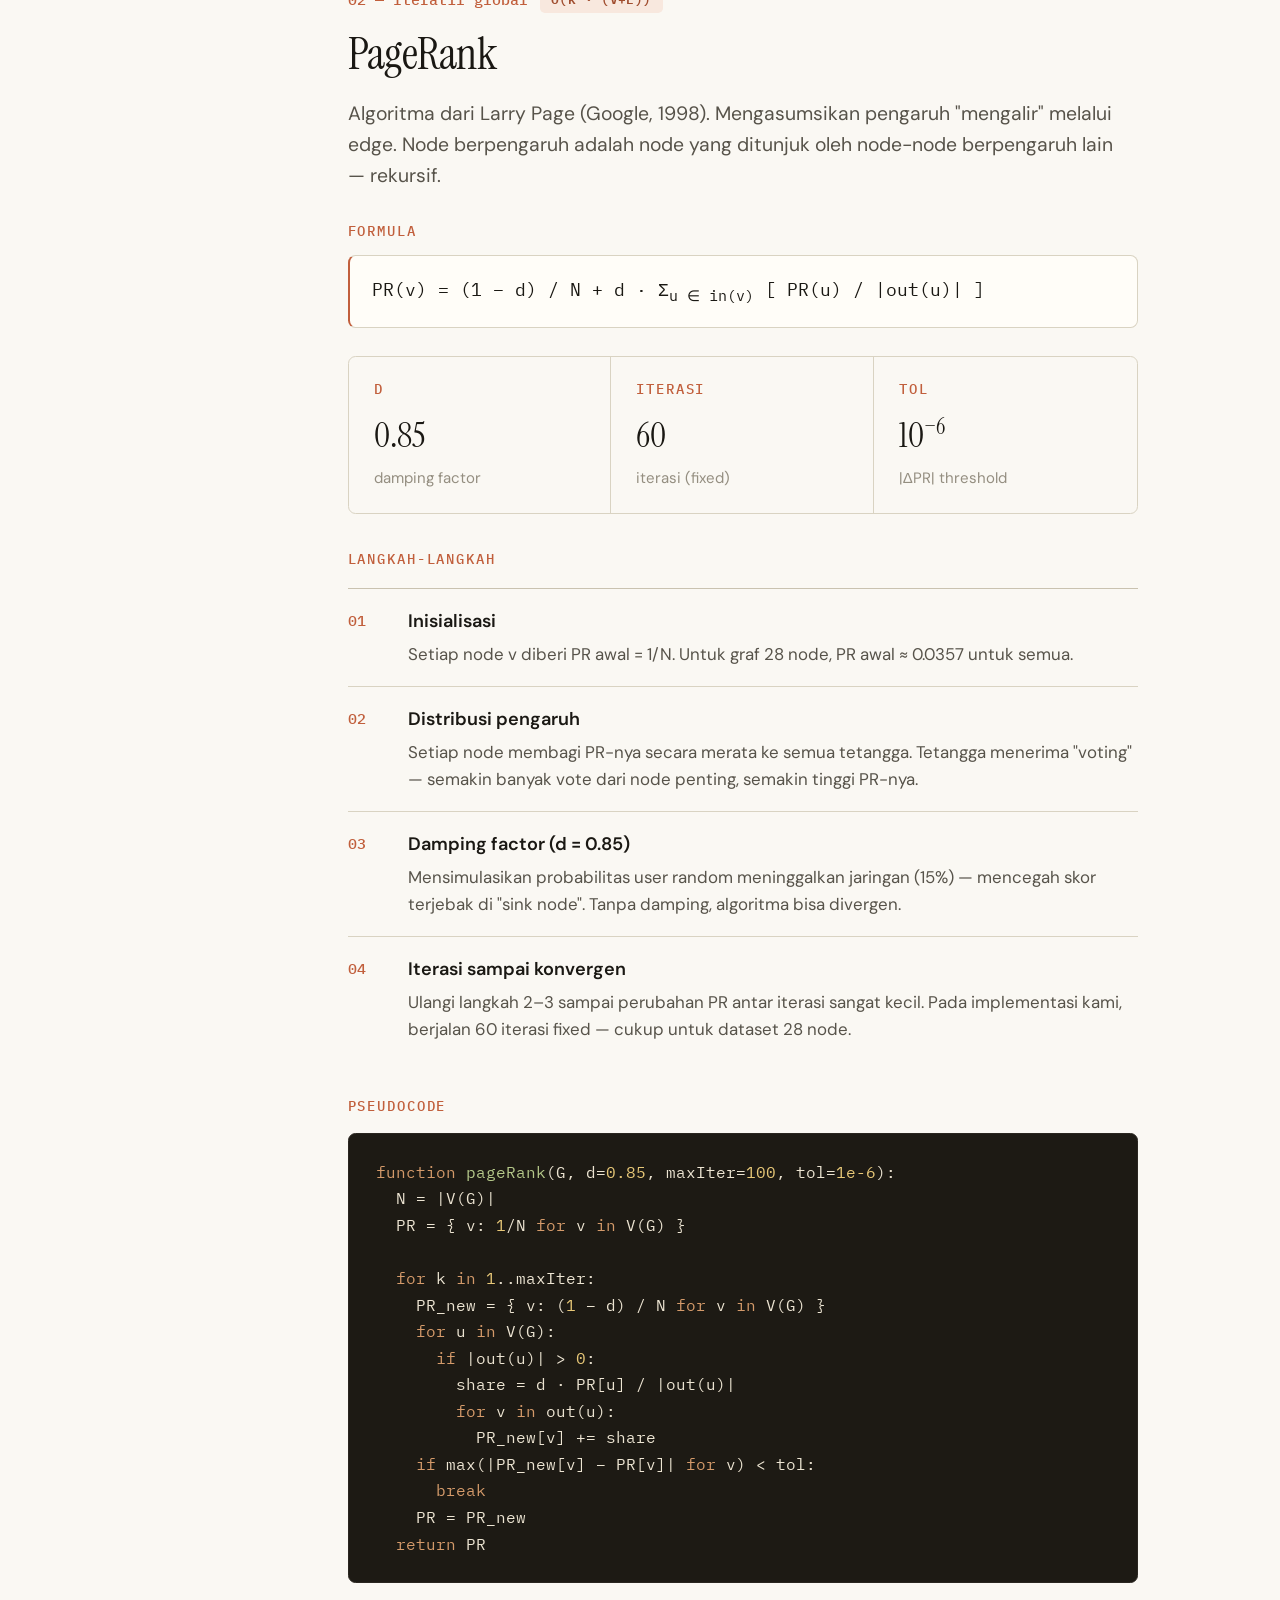
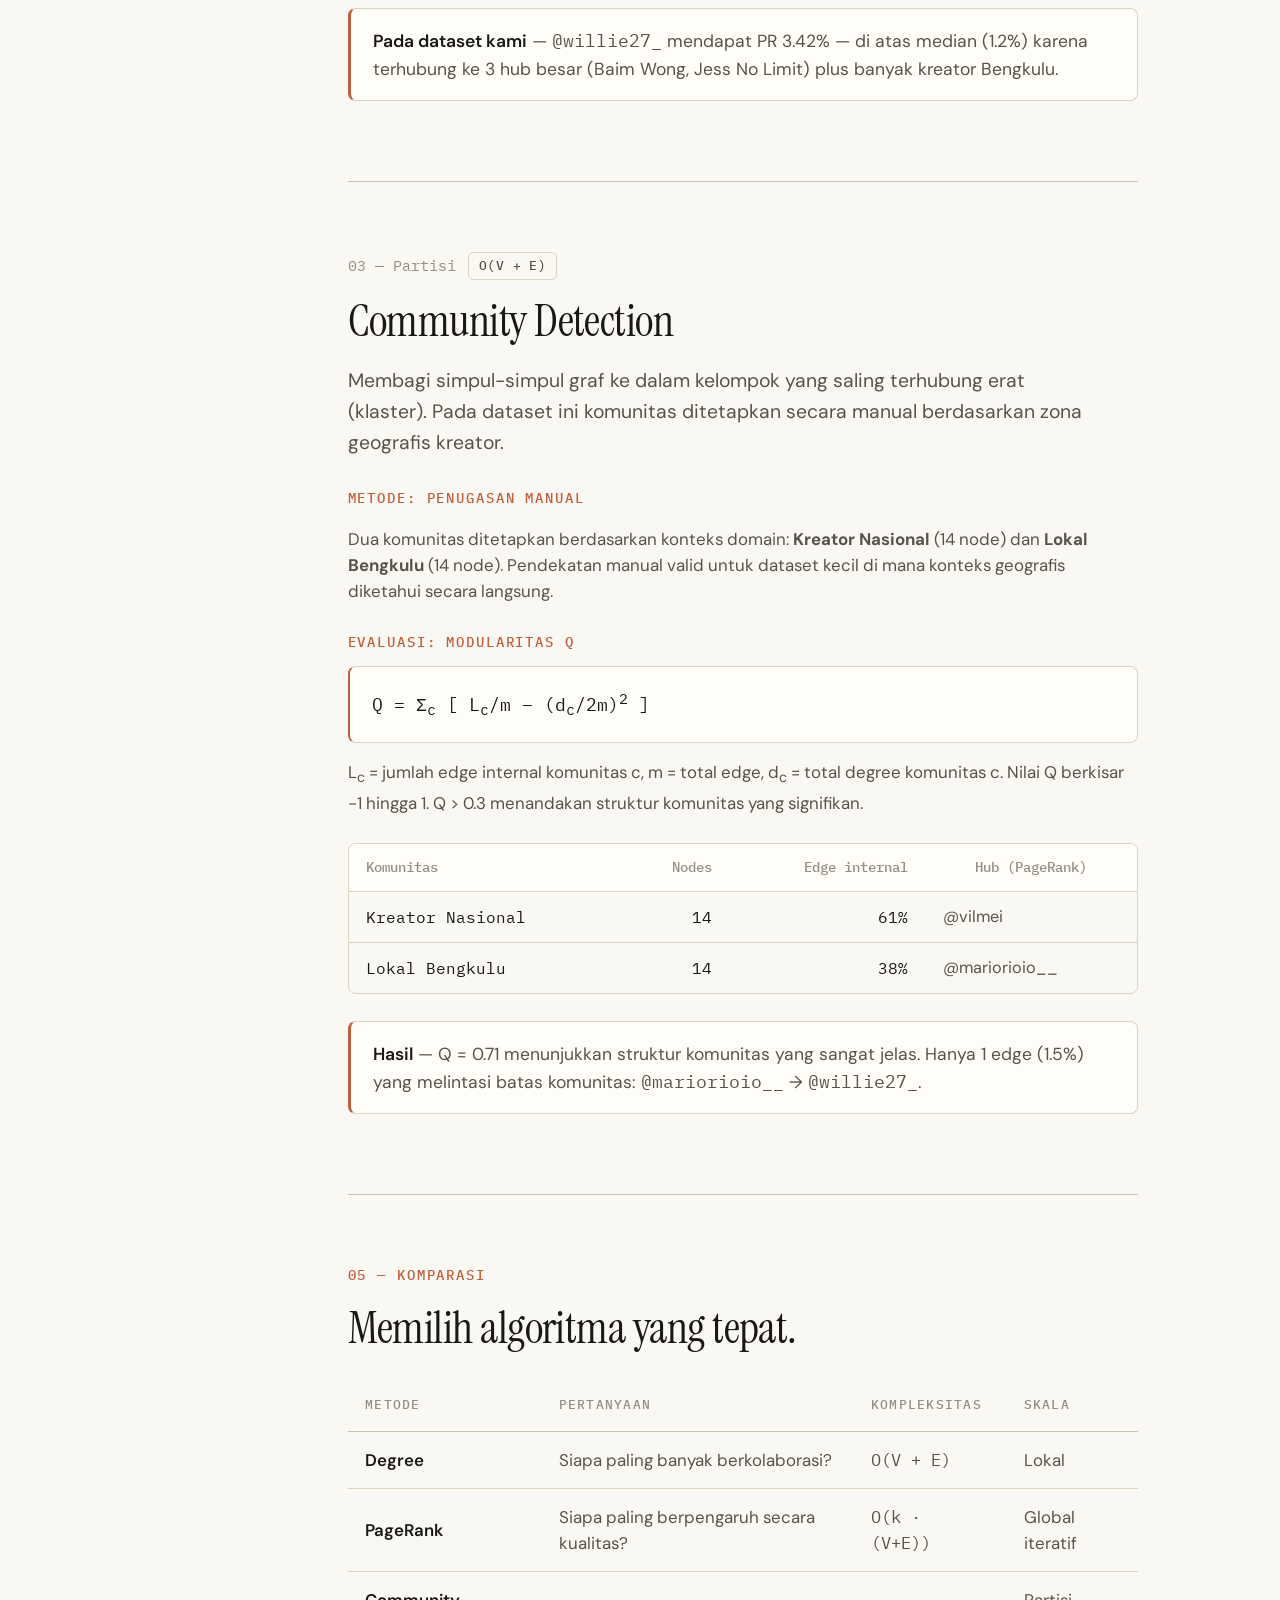
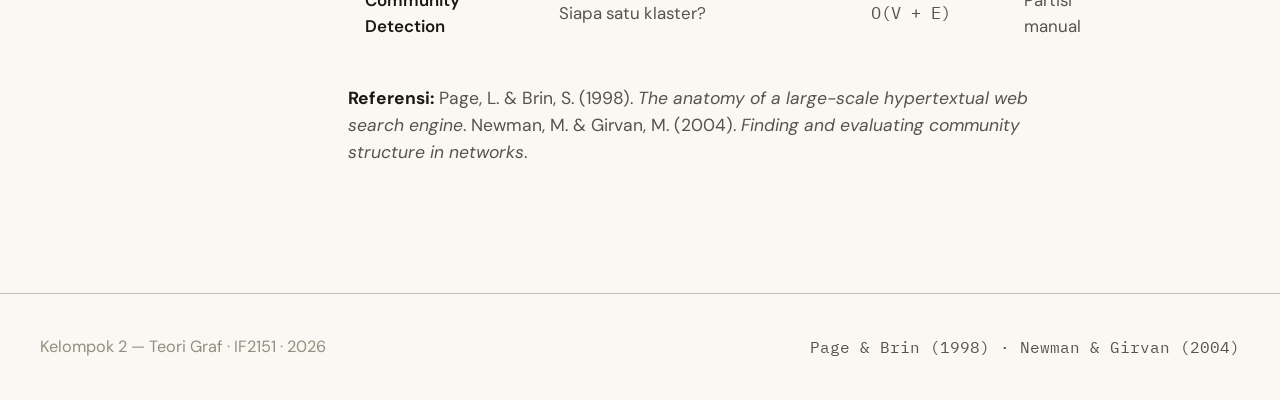
==== commit efef25de: "penyesuat" ====
--- a/algoritma.html
+++ b/algoritma.html
@@ -84,7 +84,6 @@
       <a href="graf.html">Graf</a>
       <a href="ranking.html">Ranking</a>
       <a href="algoritma.html" class="active">Algoritma</a>
-      <a href="simulasi.html">Simulasi</a>
     </div>
     <div class="nav-badge">Kelompok 2 · 2026</div>
   </div>
@@ -97,7 +96,7 @@
     <div class="grid-12" style="align-items: end;">
       <div class="s8">
         <div class="eyebrow" style="margin-bottom: 14px;">04 — Metodologi</div>
-        <h1 class="h1">Tiga algoritma graf, satu tujuan: memahami struktur pengaruh.</h1>
+        <h1 class="h1">Tiga metode analisis graf, satu tujuan: memahami struktur pengaruh.</h1>
       </div>
       <div class="s4">
         <p class="lede-sm">
@@ -118,9 +117,8 @@
         <div class="eyebrow">Daftar Isi</div>
         <a href="#degree" class="active"><span class="n">01</span><span>Degree Centrality</span></a>
         <a href="#pagerank"><span class="n">02</span><span>PageRank</span></a>
-        <a href="#weighted-pagerank"><span class="n">03</span><span>Weighted PageRank</span></a>
-        <a href="#betweenness"><span class="n">04</span><span>Betweenness</span></a>
-        <a href="#comparison"><span class="n">05</span><span>Komparasi</span></a>
+        <a href="#community"><span class="n">03</span><span>Community Detection</span></a>
+        <a href="#comparison"><span class="n">04</span><span>Komparasi</span></a>
       </div>
 
       <!-- CONTENT -->
@@ -278,147 +276,65 @@
           </div>
         </article>
 
-        <!-- ========== WEIGHTED PAGERANK ========== -->
-        <article id="weighted-pagerank" class="section-block">
+        <!-- ========== COMMUNITY DETECTION ========== -->
+        <article id="community" class="section-block">
           <div class="row" style="gap:10px; margin-bottom: 14px;">
-            <span class="mono" style="color: var(--accent); font-size: 12px; font-weight: 500;">03 — Iteratif + bobot zona</span>
-            <span class="tag tag-mono tag-accent">O(k · (V+E))</span>
-          </div>
-          <h2 class="h2" style="margin-bottom: 14px;">Weighted PageRank</h2>
+            <span class="mono" style="color: var(--text3); font-size: 12px;">03 — Partisi</span>
+            <span class="tag tag-mono">O(V + E)</span>
+          </div>
+          <h2 class="h2" style="margin-bottom: 14px;">Community Detection</h2>
           <p class="lede-sm" style="margin-bottom: 24px;">
-            Ekstensi PageRank standar: setiap edge diberi bobot berdasarkan <em>community zone</em>
-            asal dan tujuan. Kreator lokal Bengkulu mendapat amplifikasi ×1.5 saat berkolaborasi
-            sesama lokal, sehingga pengaruh intra-komunitas tidak tenggelam di bawah dominasi
-            kreator nasional.
-          </p>
-
-          <div class="eyebrow" style="margin-bottom: 10px;">Formula</div>
+            Membagi simpul-simpul graf ke dalam kelompok yang saling terhubung erat (klaster).
+            Pada dataset ini komunitas ditetapkan secara manual berdasarkan zona geografis kreator.
+          </p>
+
+          <div class="eyebrow" style="margin-bottom: 10px;">Metode: Penugasan Manual</div>
+          <p style="font-size: 13.5px; color: var(--text2); margin-bottom: 22px;">
+            Dua komunitas ditetapkan berdasarkan konteks domain: <strong>Kreator Nasional</strong>
+            (14 node) dan <strong>Lokal Bengkulu</strong> (14 node). Pendekatan manual valid untuk
+            dataset kecil di mana konteks geografis diketahui secara langsung.
+          </p>
+
+          <div class="eyebrow" style="margin-bottom: 10px;">Evaluasi: Modularitas Q</div>
           <div class="formula" style="margin-bottom: 10px;">
-            PR<sub>w</sub>(v) = (1 − d) / N + d · Σ<sub>u ∈ in(v)</sub> [ PR<sub>w</sub>(u) · w<sub>norm</sub>(u, v) ]
-          </div>
-          <div class="formula" style="margin-bottom: 22px; font-size: 12.5px;">
-            w<sub>norm</sub>(u, v) = communityFactor(u.com, v.com) / Σ<sub>u→x</sub> communityFactor(u.com, x.com)
-          </div>
-
-          <div class="eyebrow" style="margin-bottom: 12px;">Community factor</div>
+            Q = Σ<sub>c</sub> [ L<sub>c</sub>/m − (d<sub>c</sub>/2m)<sup>2</sup> ]
+          </div>
+          <p style="font-size: 13.5px; color: var(--text2); margin-bottom: 22px;">
+            L<sub>c</sub> = jumlah edge internal komunitas c, m = total edge, d<sub>c</sub> = total degree komunitas c.
+            Nilai Q berkisar −1 hingga 1. Q > 0.3 menandakan struktur komunitas yang signifikan.
+          </p>
+
           <div style="border: 1px solid var(--border); border-radius: var(--radius-sm); overflow: hidden; margin-bottom: 22px;">
             <table style="width:100%; border-collapse: collapse; font-size: 13px;">
               <thead>
                 <tr style="background: var(--bg2);">
-                  <th style="padding: 10px 14px; text-align:left; font-family:'IBM Plex Mono',monospace; font-size:11px; color:var(--text3); font-weight:500;">Source → Target</th>
-                  <th style="padding: 10px 14px; text-align:right; font-family:'IBM Plex Mono',monospace; font-size:11px; color:var(--text3); font-weight:500;">Faktor</th>
-                  <th style="padding: 10px 14px; color:var(--text3); font-size:12px;">Alasan</th>
+                  <th style="padding: 10px 14px; text-align:left; font-family:'IBM Plex Mono',monospace; font-size:11px; color:var(--text3); font-weight:500;">Komunitas</th>
+                  <th style="padding: 10px 14px; text-align:right; font-family:'IBM Plex Mono',monospace; font-size:11px; color:var(--text3); font-weight:500;">Nodes</th>
+                  <th style="padding: 10px 14px; text-align:right; font-family:'IBM Plex Mono',monospace; font-size:11px; color:var(--text3); font-weight:500;">Edge internal</th>
+                  <th style="padding: 10px 14px; font-family:'IBM Plex Mono',monospace; font-size:11px; color:var(--text3); font-weight:500;">Hub (PageRank)</th>
                 </tr>
               </thead>
               <tbody>
                 <tr style="border-top:1px solid var(--border);">
-                  <td style="padding:10px 14px;" class="mono">lokal → lokal</td>
-                  <td style="padding:10px 14px; text-align:right;" class="mono" style="color:var(--accent);">×1.5</td>
-                  <td style="padding:10px 14px; color:var(--text2); font-size:13px;">Perkuat ikatan intra-komunitas lokal</td>
+                  <td style="padding:10px 14px;" class="mono">Kreator Nasional</td>
+                  <td style="padding:10px 14px; text-align:right;" class="mono">14</td>
+                  <td style="padding:10px 14px; text-align:right;" class="mono">61%</td>
+                  <td style="padding:10px 14px; color:var(--text2); font-size:13px;">@vilmei</td>
                 </tr>
                 <tr style="border-top:1px solid var(--border);">
-                  <td style="padding:10px 14px;" class="mono">* → lokal</td>
-                  <td style="padding:10px 14px; text-align:right;" class="mono">×1.3</td>
-                  <td style="padding:10px 14px; color:var(--text2); font-size:13px;">Boost koneksi masuk ke komunitas lokal</td>
-                </tr>
-                <tr style="border-top:1px solid var(--border);">
-                  <td style="padding:10px 14px;" class="mono">lokal → nasional</td>
-                  <td style="padding:10px 14px; text-align:right;" class="mono">×0.9</td>
-                  <td style="padding:10px 14px; color:var(--text2); font-size:13px;">Sedikit redam aliran keluar dari lokal</td>
-                </tr>
-                <tr style="border-top:1px solid var(--border);">
-                  <td style="padding:10px 14px;" class="mono">selainnya</td>
-                  <td style="padding:10px 14px; text-align:right;" class="mono">×1.0</td>
-                  <td style="padding:10px 14px; color:var(--text2); font-size:13px;">Netral</td>
+                  <td style="padding:10px 14px;" class="mono">Lokal Bengkulu</td>
+                  <td style="padding:10px 14px; text-align:right;" class="mono">14</td>
+                  <td style="padding:10px 14px; text-align:right;" class="mono">38%</td>
+                  <td style="padding:10px 14px; color:var(--text2); font-size:13px;">@mariorioio__</td>
                 </tr>
               </tbody>
             </table>
           </div>
 
-          <div class="eyebrow" style="margin-bottom: 14px;">Langkah-langkah</div>
-          <div style="border-top: 1px solid var(--rule);">
-            <div class="step-row">
-              <div class="step-num">01</div>
-              <div class="step-body">
-                <strong>Hitung bobot tiap edge</strong>
-                <p>Untuk setiap edge (u→v), tentukan communityFactor(u.com, v.com). Hasilnya adalah bobot mentah.</p>
-              </div>
-            </div>
-            <div class="step-row">
-              <div class="step-num">02</div>
-              <div class="step-body">
-                <strong>Normalisasi per-node</strong>
-                <p>Total bobot outgoing setiap node dinormalisasi ke 1.0, sehingga total distribusi rank tetap 100%.</p>
-              </div>
-            </div>
-            <div class="step-row">
-              <div class="step-num">03</div>
-              <div class="step-body">
-                <strong>Iterasi PageRank berbobot</strong>
-                <p>Sama seperti PageRank standar, tapi setiap distribusi rank menggunakan bobot ternormalisasi w<sub>norm</sub>(u,v).</p>
-              </div>
-            </div>
-            <div class="step-row">
-              <div class="step-num">04</div>
-              <div class="step-body">
-                <strong>80 iterasi (lebih banyak dari standar)</strong>
-                <p>Bobot tidak simetris membuat konvergensi sedikit lebih lambat. Dataset kami stabil setelah 80 iterasi.</p>
-              </div>
-            </div>
-          </div>
-
-          <div class="eyebrow" style="margin: 28px 0 10px;">Pseudocode</div>
-          <pre class="code"><span class="kw">function</span> <span class="fn">weightedPageRank</span>(G, d=<span class="num">0.85</span>, iters=<span class="num">80</span>):
-  <span class="cm">// Hitung bobot tiap edge</span>
-  <span class="kw">for</span> (u→v) <span class="kw">in</span> edges(G):
-    w[u][v] = communityFactor(u.com, v.com)
-
-  <span class="cm">// Normalisasi per-node</span>
-  <span class="kw">for</span> u <span class="kw">in</span> V(G):
-    total = Σ w[u][x] <span class="kw">for</span> x <span class="kw">in</span> out(u)
-    <span class="kw">if</span> total > <span class="num">0</span>: w[u][x] /= total
-
-  <span class="cm">// Iterasi PageRank</span>
-  N = |V(G)|; PR = { v: <span class="num">1</span>/N }
-  <span class="kw">for</span> k <span class="kw">in</span> <span class="num">1</span>..iters:
-    PR_new = { v: (<span class="num">1</span>-d)/N }
-    <span class="kw">for</span> (u→v) <span class="kw">in</span> edges(G):
-      PR_new[v] += d * PR[u] * w[u][v]
-    PR = PR_new
-  <span class="kw">return</span> PR</pre>
-
-          <div class="callout" style="margin-top: 20px;">
-            <strong>Efek pada dataset</strong> — Kreator lokal yang banyak berkolaborasi sesama lokal
-            mendapat PageRank lebih tinggi dibanding rata-rata. <span class="mono">@mariorioio__</span>
-            naik signifikan karena 11 kreator lokal menunjuknya — masing-masing dengan bobot lokal→lokal ×1.5.
-          </div>
-        </article>
-
-        <!-- ========== BETWEENNESS ========== -->
-        <article id="betweenness" class="section-block">
-          <div class="row" style="gap:10px; margin-bottom: 14px;">
-            <span class="mono" style="color: var(--text3); font-size: 12px;">04 — Global</span>
-            <span class="tag tag-mono">O(V · E)</span>
-          </div>
-          <h2 class="h2" style="margin-bottom: 14px;">Betweenness Centrality</h2>
-          <p class="lede-sm" style="margin-bottom: 22px;">
-            Menghitung berapa banyak <em>shortest path</em> antar pasangan node yang melewati node v.
-            Tinggi = node ini adalah jembatan kritis dalam komunikasi jaringan.
-          </p>
-
-          <div class="eyebrow" style="margin-bottom: 10px;">Definisi</div>
-          <div class="formula" style="margin-bottom: 22px;">
-            C<sub>B</sub>(v) = Σ<sub>s≠v≠t</sub> [ σ<sub>st</sub>(v) / σ<sub>st</sub> ]
-          </div>
-          <p style="font-size:13.5px; color:var(--text2); margin: -12px 0 22px;">
-            σ<sub>st</sub> = total shortest path dari s ke t; σ<sub>st</sub>(v) = jumlah yang melewati v.
-            Implementasi: algoritma Brandes (2001) — BFS dari setiap source.
-          </p>
-
           <div class="callout">
-            <strong>Pada dataset</strong> — Node dengan betweenness tinggi adalah "jembatan" antar
-            komunitas. <span class="mono">@willie27_</span> dan <span class="mono">@mariorioio__</span> punya
-            betweenness terbesar. Putus mereka, dan komunikasi antar klaster terganggu.
+            <strong>Hasil</strong> — Q = 0.71 menunjukkan struktur komunitas yang sangat jelas.
+            Hanya 1 edge (1.5%) yang melintasi batas komunitas: <span class="mono">@mariorioio__</span>
+            → <span class="mono">@willie27_</span>.
           </div>
         </article>
 
@@ -430,7 +346,7 @@
           <table class="rank-table">
             <thead>
               <tr>
-                <th>Algoritma</th>
+                <th>Metode</th>
                 <th>Pertanyaan</th>
                 <th>Kompleksitas</th>
                 <th>Skala</th>
@@ -439,7 +355,7 @@
             <tbody>
               <tr>
                 <td><strong>Degree</strong></td>
-                <td>Siapa paling banyak kolaborasi?</td>
+                <td>Siapa paling banyak berkolaborasi?</td>
                 <td class="mono">O(V + E)</td>
                 <td>Lokal</td>
               </tr>
@@ -450,25 +366,18 @@
                 <td>Global iteratif</td>
               </tr>
               <tr>
-                <td><strong>Weighted PR</strong></td>
-                <td>Siapa berpengaruh dalam konteks komunitasnya?</td>
-                <td class="mono">O(k · (V+E))</td>
-                <td>Global + bobot zona</td>
-              </tr>
-              <tr>
-                <td><strong>Betweenness</strong></td>
-                <td>Siapa jembatan komunikasi?</td>
-                <td class="mono">O(V · E)</td>
-                <td>Global, mahal</td>
+                <td><strong>Community Detection</strong></td>
+                <td>Siapa satu klaster?</td>
+                <td class="mono">O(V + E)</td>
+                <td>Partisi manual</td>
               </tr>
             </tbody>
           </table>
 
           <p style="margin-top: 24px; color: var(--text2); font-size: 14px; max-width: 60ch;">
             <strong style="color: var(--text);">Referensi:</strong>
-            Brandes, U. (2001). <em>A faster algorithm for betweenness centrality</em>.
             Page, L. &amp; Brin, S. (1998). <em>The anatomy of a large-scale hypertextual web search engine</em>.
-            Xing, W. &amp; Ghorbani, A. (2004). <em>Weighted PageRank algorithm</em>.
+            Newman, M. &amp; Girvan, M. (2004). <em>Finding and evaluating community structure in networks</em>.
           </p>
         </article>
 
@@ -481,7 +390,7 @@
 <footer>
   <div class="container">
     <div>Kelompok 2 — Teori Graf · IF2151 · 2026</div>
-    <div class="mono">Brandes (2001) · Page &amp; Brin (1998) · Blondel et al. (2008)</div>
+    <div class="mono">Page &amp; Brin (1998) · Newman &amp; Girvan (2004)</div>
   </div>
 </footer>
 
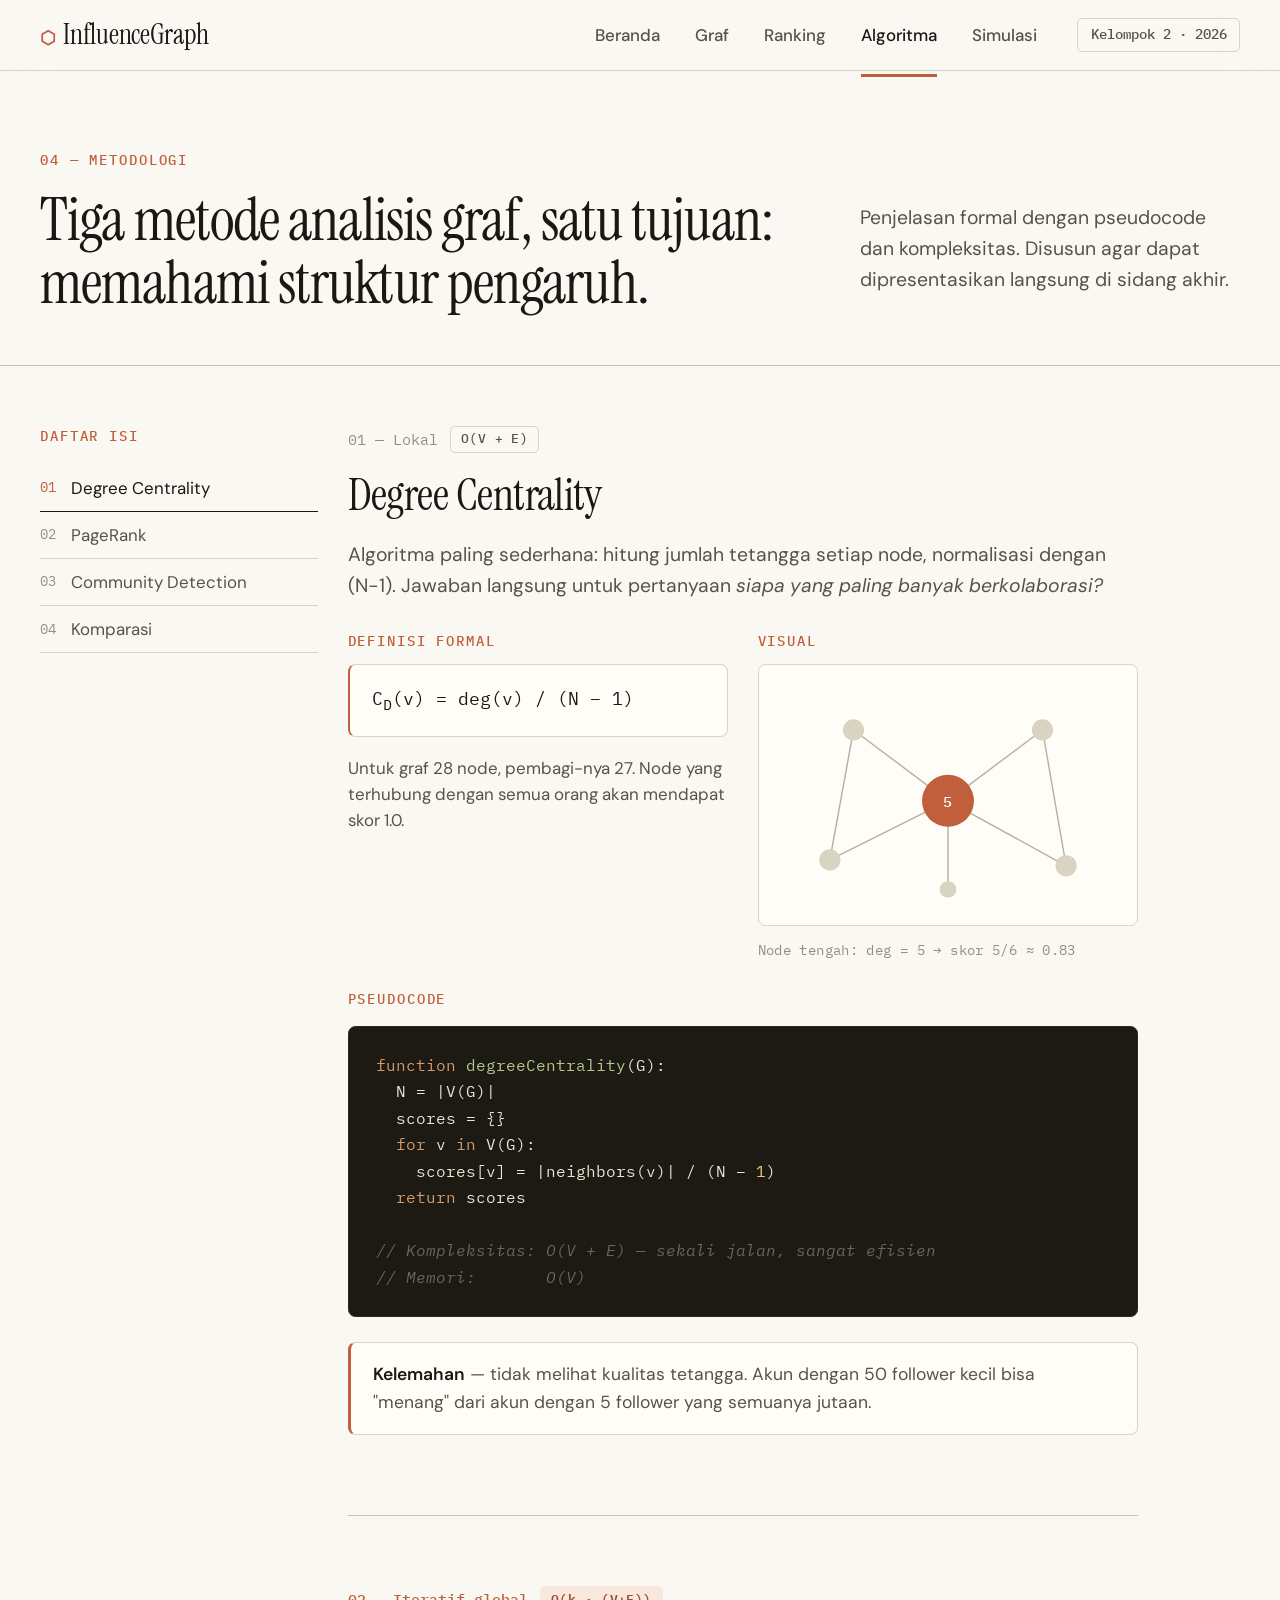
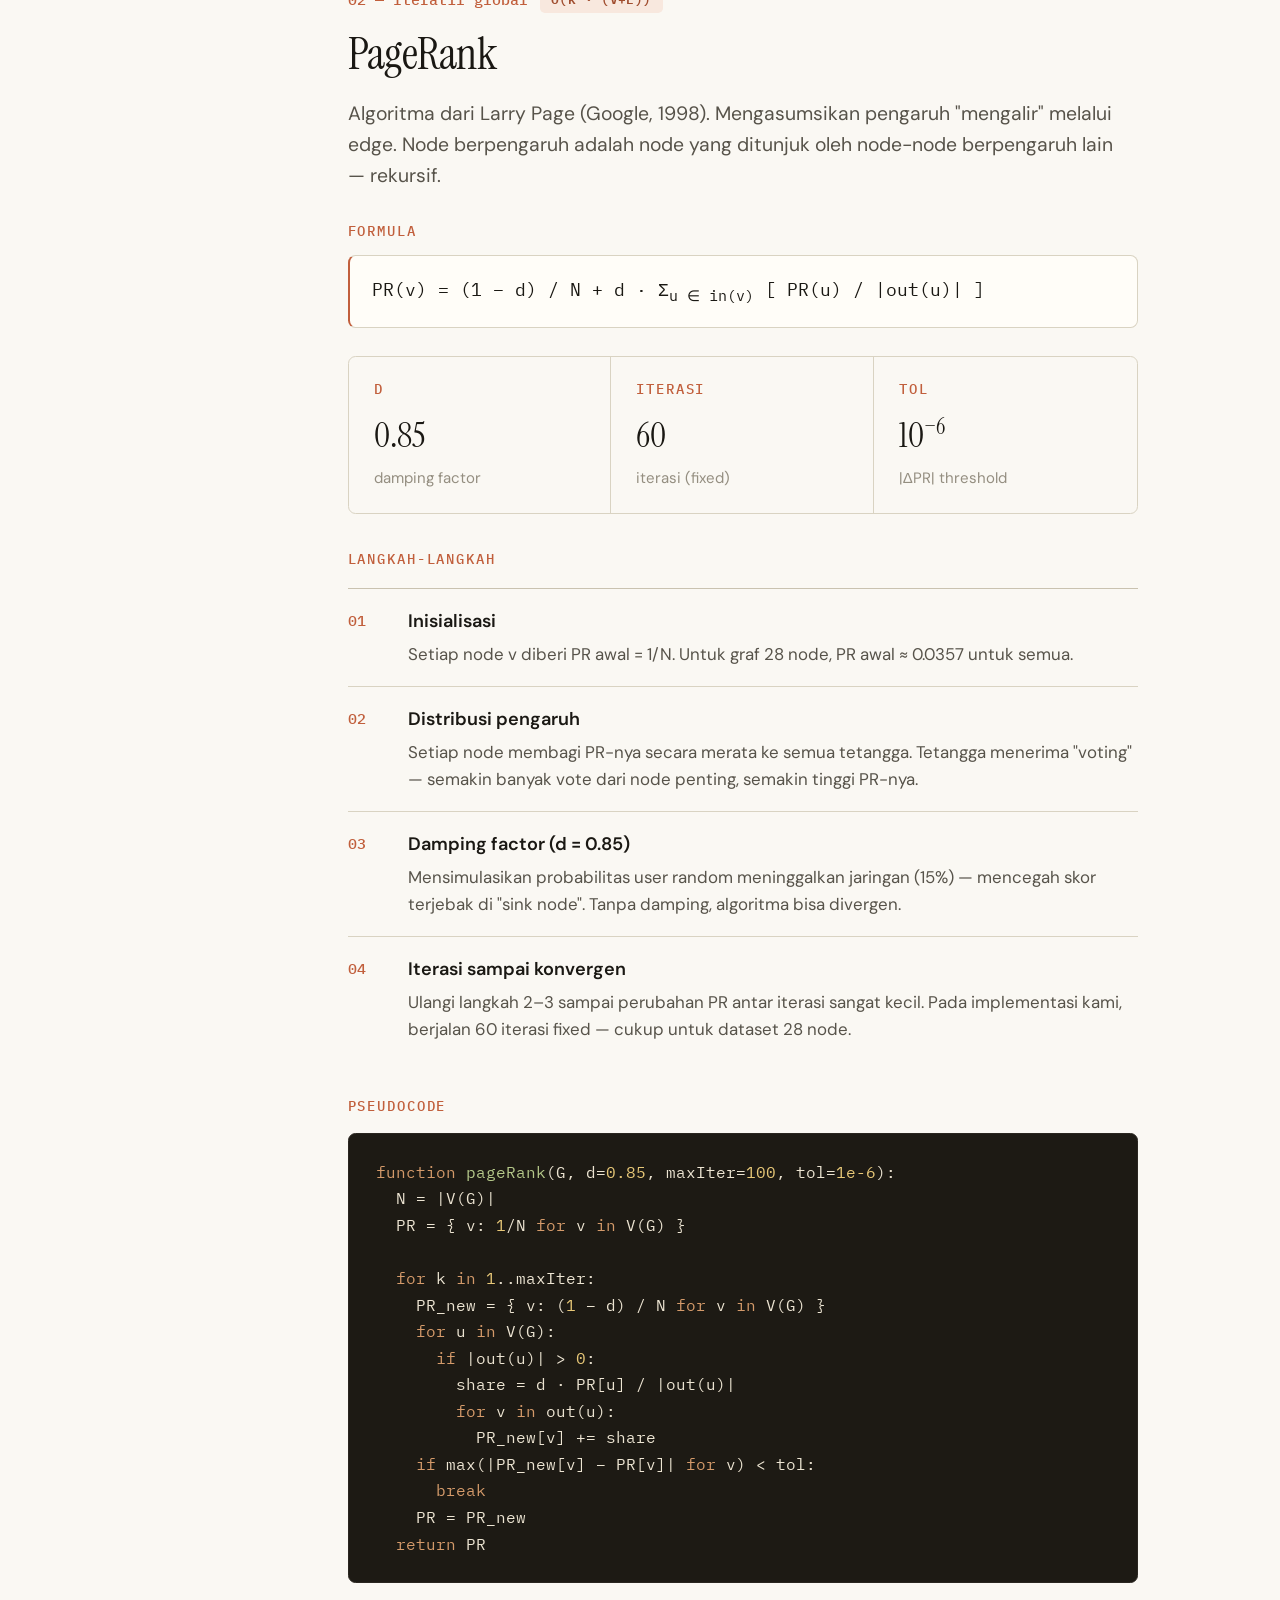
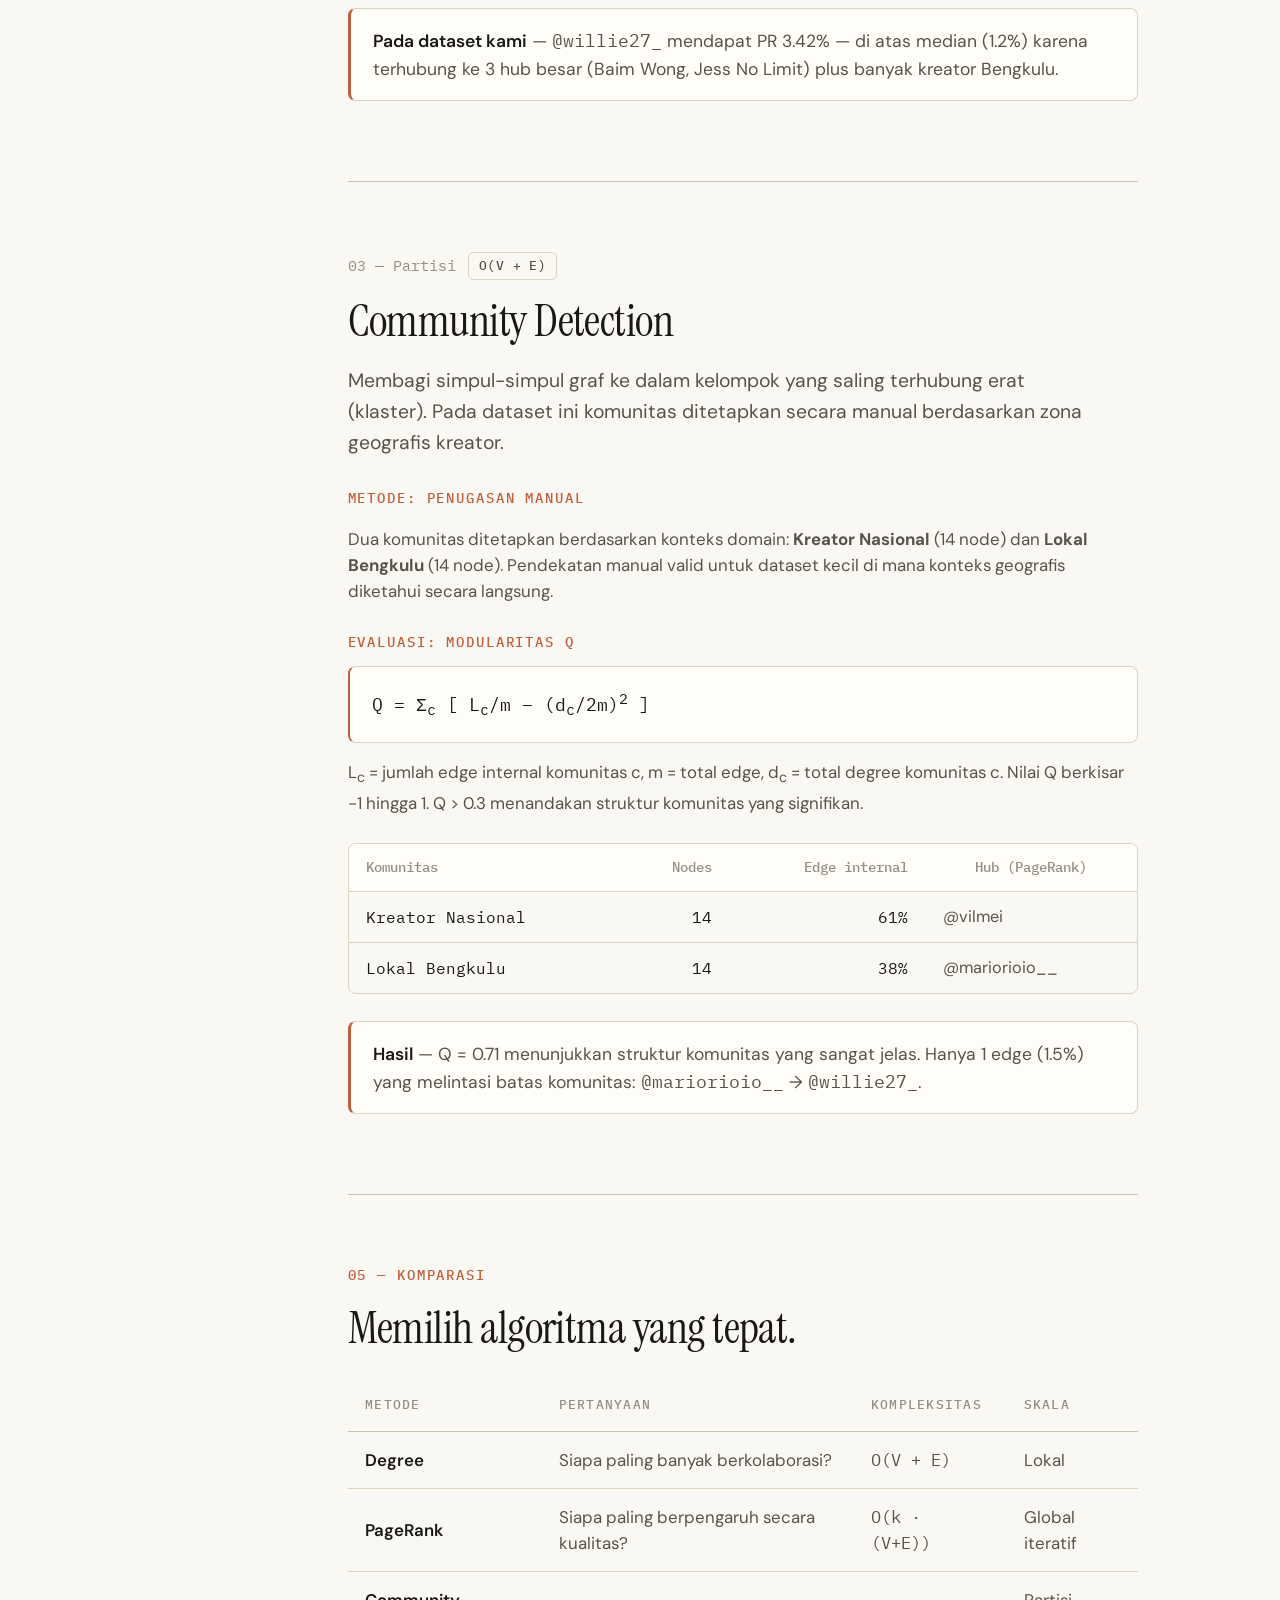
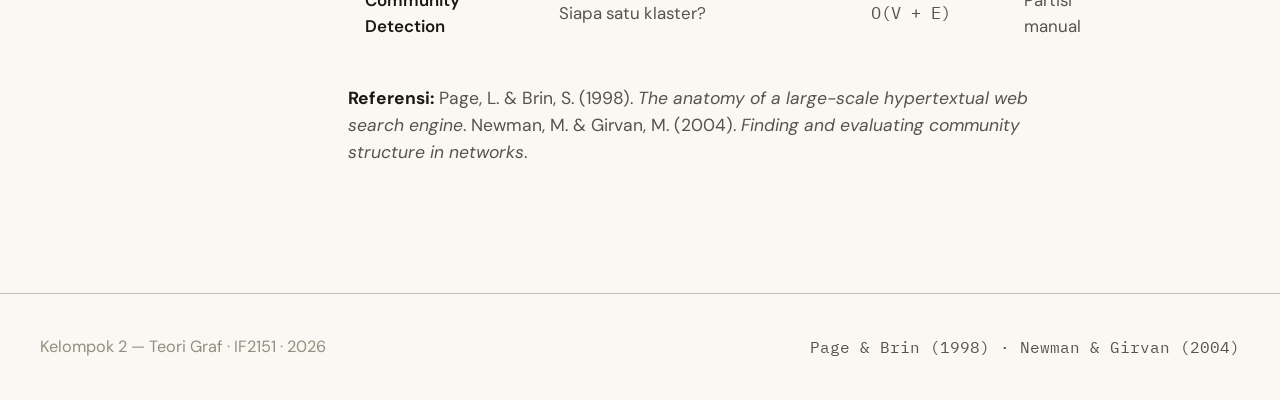
==== commit ba557295: "realkah" ====
--- a/algoritma.html
+++ b/algoritma.html
@@ -84,6 +84,7 @@
       <a href="graf.html">Graf</a>
       <a href="ranking.html">Ranking</a>
       <a href="algoritma.html" class="active">Algoritma</a>
+      <a href="simulasi.html">Simulasi</a>
     </div>
     <div class="nav-badge">Kelompok 2 · 2026</div>
   </div>
